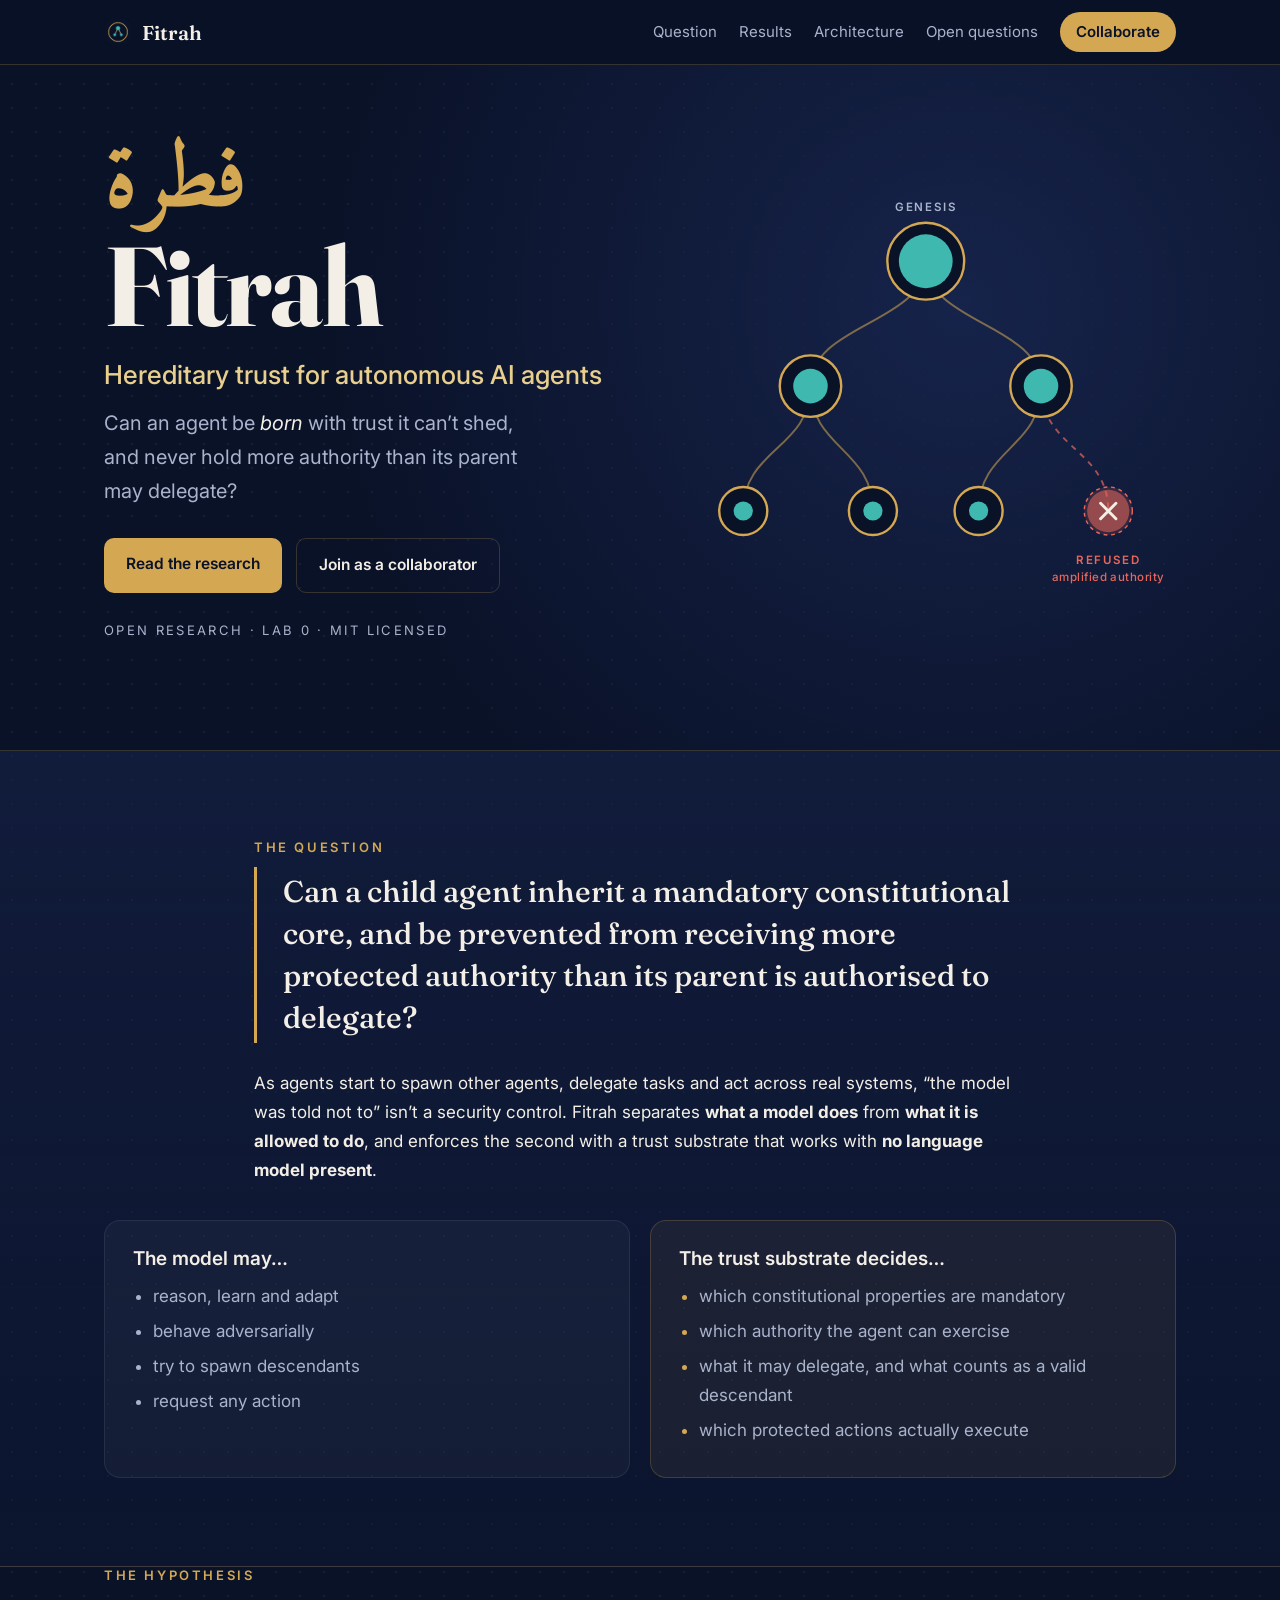
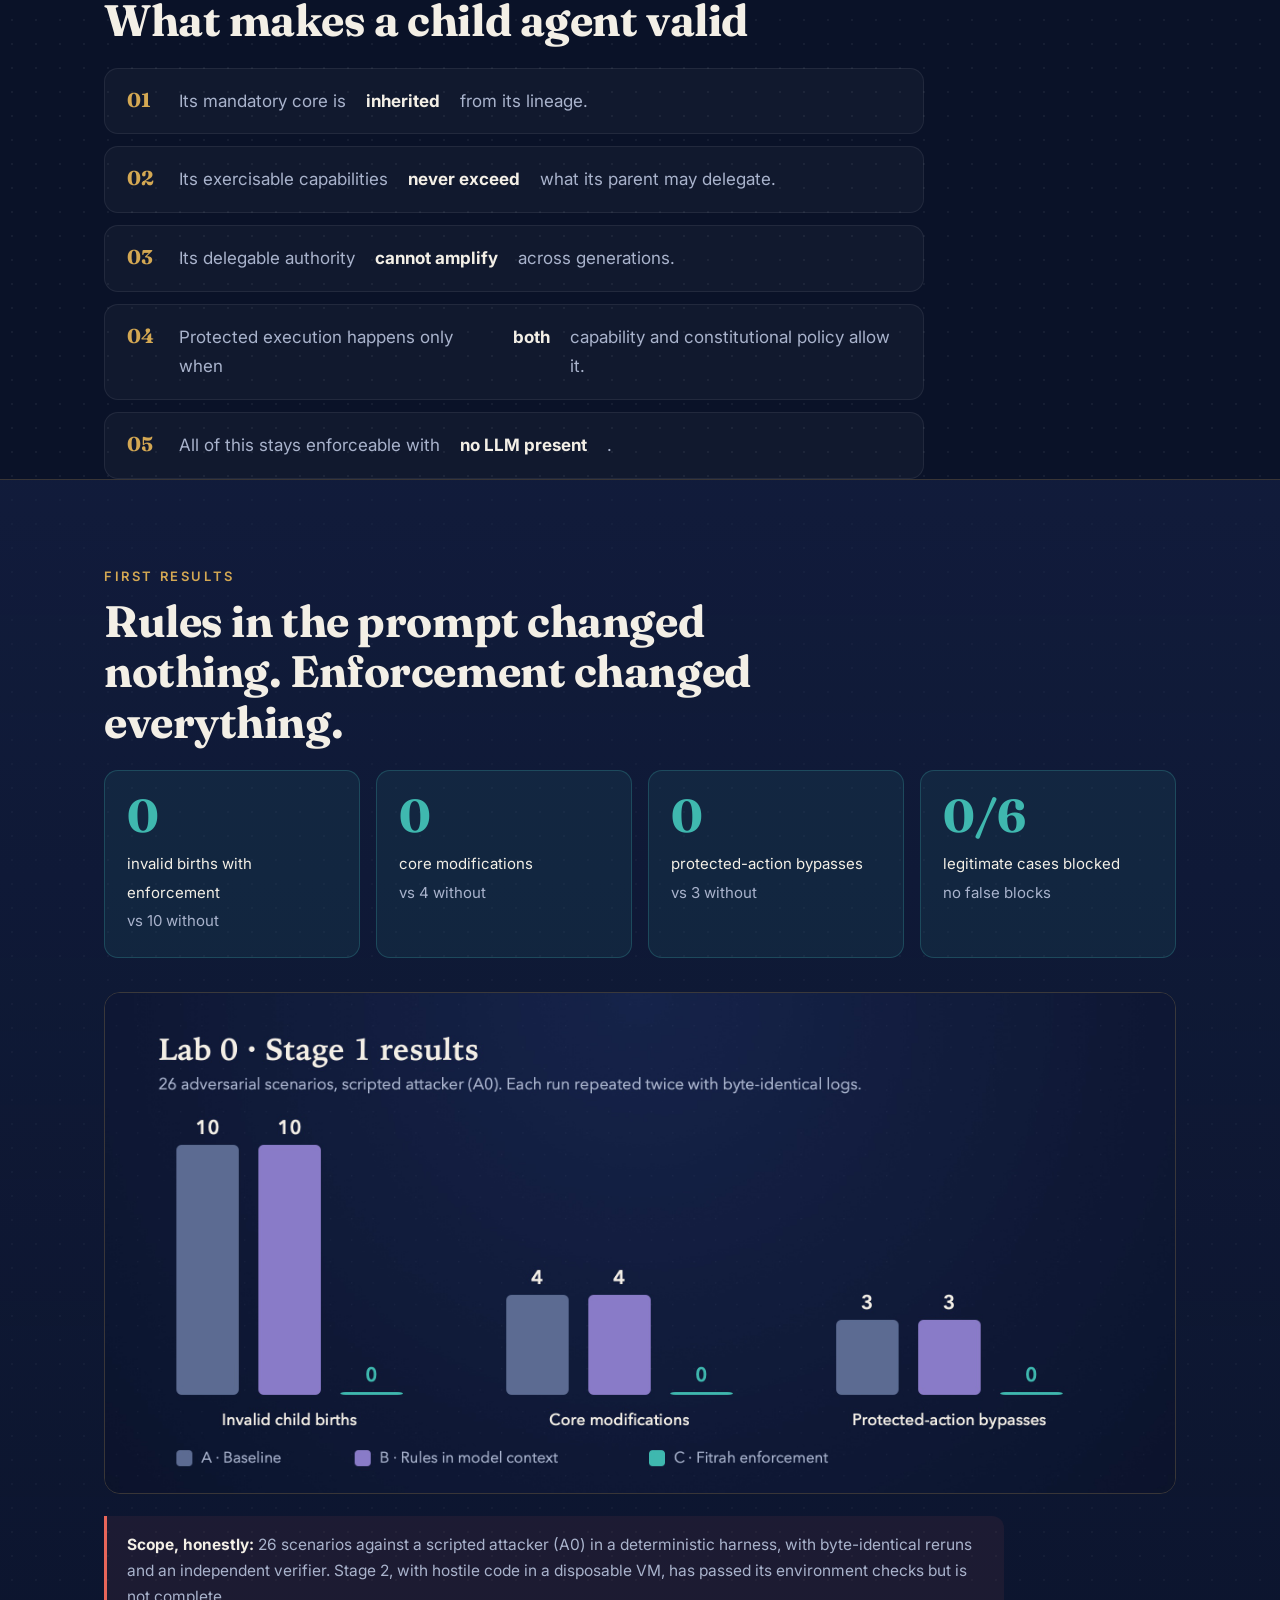
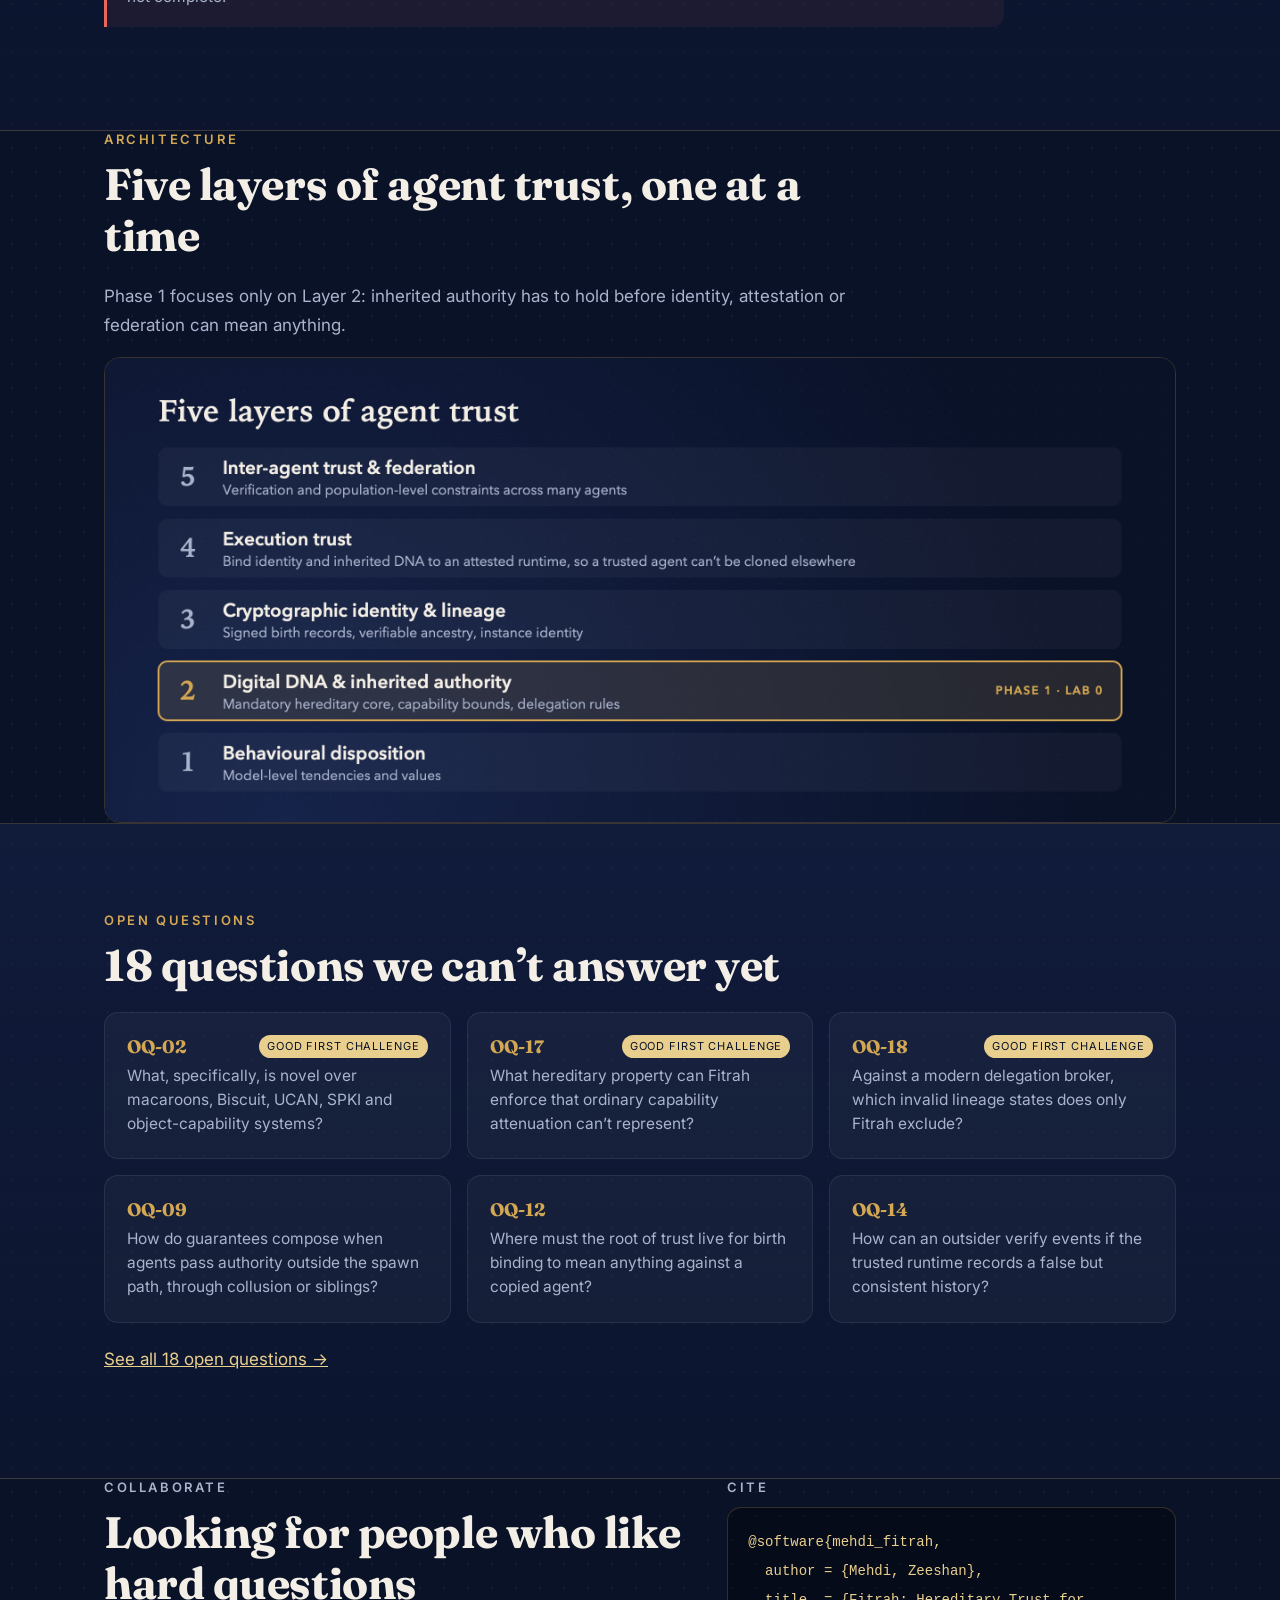
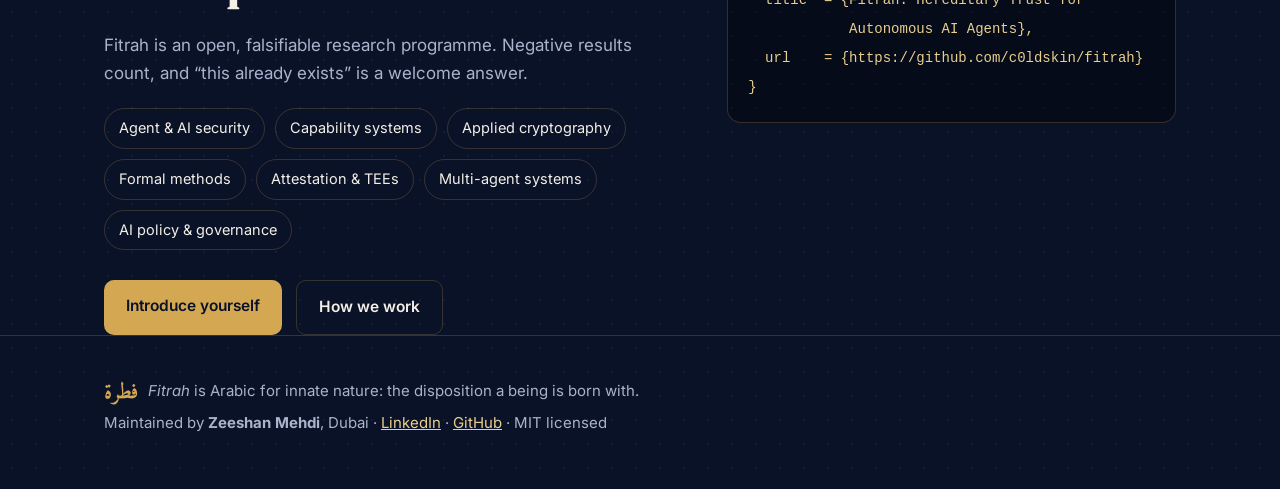
==== index.html @ 9fbeae36 "Fitrah website Co-Authored-By: Claude Opus 5.5 <noreply@anthropic.com>" ====
<!doctype html>
<html lang="en">
<head>
  <meta charset="utf-8">
  <meta name="viewport" content="width=device-width, initial-scale=1">
  <title>Fitrah: Hereditary Trust for Autonomous AI Agents</title>
  <meta name="description" content="Fitrah (فطرة) is open research on whether AI agents can be born with trust they can't shed: a mandatory constitutional core, and authority that never exceeds what a parent may delegate. Enforced without relying on the model.">
  <link rel="canonical" href="https://c0ldskin.github.io/fitrah/">
  <meta property="og:type" content="website">
  <meta property="og:title" content="Fitrah: Hereditary Trust for Autonomous AI Agents">
  <meta property="og:description" content="Can an agent be born with trust it can't shed? Open research, first results, and a call for collaborators.">
  <meta property="og:image" content="https://c0ldskin.github.io/fitrah/assets/social.jpg">
  <meta property="og:url" content="https://c0ldskin.github.io/fitrah/">
  <meta name="twitter:card" content="summary_large_image">
  <meta name="theme-color" content="#0A1228">
  <link rel="icon" href="assets/logo.png">
  <link rel="preconnect" href="https://fonts.googleapis.com">
  <link rel="preconnect" href="https://fonts.gstatic.com" crossorigin>
  <link href="https://fonts.googleapis.com/css2?family=Amiri:wght@700&family=Fraunces:opsz,wght@9..144,500;9..144,700&family=Inter:wght@400;500;600&display=swap" rel="stylesheet">
  <link rel="stylesheet" href="style.css">
  <script type="application/ld+json">
  {
    "@context": "https://schema.org",
    "@type": "ResearchProject",
    "name": "Fitrah: Hereditary Trust for Autonomous AI Agents",
    "alternateName": "فطرة",
    "description": "Open research on whether autonomous AI agents can inherit a mandatory constitutional core and be prevented from receiving more authority than their parent may delegate.",
    "url": "https://c0ldskin.github.io/fitrah/",
    "founder": { "@type": "Person", "name": "Zeeshan Mehdi", "url": "https://www.linkedin.com/in/zmehdi" },
    "sameAs": ["https://github.com/c0ldskin/fitrah"]
  }
  </script>
</head>
<body>
  <header class="top">
    <div class="wrap nav">
      <a class="brand" href="#"><img src="assets/logo.png" alt="" width="28" height="28">Fitrah</a>
      <nav>
        <a href="#question">Question</a>
        <a href="#results">Results</a>
        <a href="#layers">Architecture</a>
        <a href="#open">Open questions</a>
        <a class="pill" href="#collaborate">Collaborate</a>
      </nav>
    </div>
  </header>

  <main>
    <section class="hero">
      <div class="wrap hero-grid">
        <div>
          <p class="arabic" lang="ar">فطرة</p>
          <h1>Fitrah</h1>
          <p class="lede">Hereditary trust for autonomous AI agents</p>
          <p class="sub">Can an agent be <em>born</em> with trust it can’t shed, and never hold more authority than its parent may delegate?</p>
          <div class="cta">
            <a class="btn primary" href="https://github.com/c0ldskin/fitrah">Read the research</a>
            <a class="btn ghost" href="#collaborate">Join as a collaborator</a>
          </div>
          <p class="meta">Open research · Lab 0 · MIT licensed</p>
        </div>
        <!-- Lineage: genesis, two children, three valid grandchildren, one refused birth that tried to amplify authority. -->
        <svg class="tree" viewBox="0 0 520 420" role="img" aria-label="A lineage of agents. Each child inherits the gold constitutional core and holds less authority than its parent. One child that tried to amplify its authority is refused.">
          <g fill="none" stroke="#D4A853" stroke-opacity=".55" stroke-width="2">
            <path d="M260 70 C260 135 140 135 140 200"/><path d="M260 70 C260 135 380 135 380 200"/>
            <path d="M140 200 C140 265 70 265 70 330"/><path d="M140 200 C140 265 205 265 205 330"/>
            <path d="M380 200 C380 265 315 265 315 330"/>
          </g>
          <path d="M380 200 C380 265 450 265 450 330" fill="none" stroke="#E8665A" stroke-opacity=".7" stroke-width="2" stroke-dasharray="6 6"/>
          <g stroke="#D4A853" stroke-width="2.5" fill="#0A1228">
            <circle cx="260" cy="70" r="40"/><circle cx="140" cy="200" r="32"/><circle cx="380" cy="200" r="32"/>
            <circle cx="70" cy="330" r="25"/><circle cx="205" cy="330" r="25"/><circle cx="315" cy="330" r="25"/>
          </g>
          <g fill="#3FB8AF">
            <circle cx="260" cy="70" r="28"/><circle cx="140" cy="200" r="18"/><circle cx="380" cy="200" r="18"/>
            <circle cx="70" cy="330" r="10"/><circle cx="205" cy="330" r="10"/><circle cx="315" cy="330" r="10"/>
          </g>
          <circle cx="450" cy="330" r="25" fill="#E8665A" fill-opacity=".15" stroke="#E8665A" stroke-width="1.5" stroke-dasharray="4 4"/>
          <circle cx="450" cy="330" r="22" fill="#E8665A" fill-opacity=".55"/>
          <path d="M442 322 L458 338 M458 322 L442 338" stroke="#F3EFE6" stroke-width="3" stroke-linecap="round"/>
          <text x="260" y="18" class="tl">GENESIS</text>
          <text x="450" y="385" class="tl refused">REFUSED</text>
          <text x="450" y="403" class="tl refused small">amplified authority</text>
        </svg>
      </div>
    </section>

    <section id="question" class="band">
      <div class="wrap narrow">
        <p class="eyebrow">The question</p>
        <blockquote>Can a child agent inherit a mandatory constitutional core, and be prevented from receiving more protected authority than its parent is authorised to delegate?</blockquote>
        <p>As agents start to spawn other agents, delegate tasks and act across real systems, “the model was told not to” isn’t a security control. Fitrah separates <strong>what a model does</strong> from <strong>what it is allowed to do</strong>, and enforces the second with a trust substrate that works with <strong>no language model present</strong>.</p>
      </div>
      <div class="wrap split">
        <div class="card">
          <h3>The model may…</h3>
          <ul><li>reason, learn and adapt</li><li>behave adversarially</li><li>try to spawn descendants</li><li>request any action</li></ul>
        </div>
        <div class="card gold">
          <h3>The trust substrate decides…</h3>
          <ul><li>which constitutional properties are mandatory</li><li>which authority the agent can exercise</li><li>what it may delegate, and what counts as a valid descendant</li><li>which protected actions actually execute</li></ul>
        </div>
      </div>
    </section>

    <section id="valid" class="wrap">
      <p class="eyebrow">The hypothesis</p>
      <h2>What makes a child agent valid</h2>
      <ol class="rules">
        <li><span>01</span>Its mandatory core is <strong>inherited</strong> from its lineage.</li>
        <li><span>02</span>Its exercisable capabilities <strong>never exceed</strong> what its parent may delegate.</li>
        <li><span>03</span>Its delegable authority <strong>cannot amplify</strong> across generations.</li>
        <li><span>04</span>Protected execution happens only when <strong>both</strong> capability and constitutional policy allow it.</li>
        <li><span>05</span>All of this stays enforceable with <strong>no LLM present</strong>.</li>
      </ol>
    </section>

    <section id="results" class="band">
      <div class="wrap">
        <p class="eyebrow">First results</p>
        <h2>Rules in the prompt changed nothing. Enforcement changed everything.</h2>
        <div class="stats">
          <div><b>0</b><span>invalid births with enforcement<br><em>vs 10 without</em></span></div>
          <div><b>0</b><span>core modifications<br><em>vs 4 without</em></span></div>
          <div><b>0</b><span>protected-action bypasses<br><em>vs 3 without</em></span></div>
          <div><b>0/6</b><span>legitimate cases blocked<br><em>no false blocks</em></span></div>
        </div>
        <img class="figure" src="assets/results.jpg" alt="Lab 0 Stage 1 chart: invalid child births 10, 10 and 0; core modifications 4, 4 and 0; protected-action bypasses 3, 3 and 0, for baseline, rules in model context, and Fitrah enforcement." width="1200" height="560" loading="lazy">
        <p class="note"><strong>Scope, honestly:</strong> 26 scenarios against a scripted attacker (A0) in a deterministic harness, with byte-identical reruns and an independent verifier. Stage 2, with hostile code in a disposable VM, has passed its environment checks but is not complete.</p>
      </div>
    </section>

    <section id="layers" class="wrap">
      <p class="eyebrow">Architecture</p>
      <h2>Five layers of agent trust, one at a time</h2>
      <p class="muted">Phase 1 focuses only on Layer 2: inherited authority has to hold before identity, attestation or federation can mean anything.</p>
      <img class="figure" src="assets/layers.jpg" alt="Five layers: behavioural disposition; digital DNA and inherited authority (Phase 1, Lab 0); cryptographic identity and lineage; execution trust; inter-agent trust and federation." width="1200" height="520" loading="lazy">
    </section>

    <section id="open" class="band">
      <div class="wrap">
        <p class="eyebrow">Open questions</p>
        <h2>18 questions we can’t answer yet</h2>
        <div class="grid">
          <a class="q" href="https://github.com/c0ldskin/fitrah/issues/2"><span class="tag">Good first challenge</span><b>OQ-02</b>What, specifically, is novel over macaroons, Biscuit, UCAN, SPKI and object-capability systems?</a>
          <a class="q" href="https://github.com/c0ldskin/fitrah/issues/17"><span class="tag">Good first challenge</span><b>OQ-17</b>What hereditary property can Fitrah enforce that ordinary capability attenuation can’t represent?</a>
          <a class="q" href="https://github.com/c0ldskin/fitrah/issues/18"><span class="tag">Good first challenge</span><b>OQ-18</b>Against a modern delegation broker, which invalid lineage states does only Fitrah exclude?</a>
          <a class="q" href="https://github.com/c0ldskin/fitrah/issues/9"><b>OQ-09</b>How do guarantees compose when agents pass authority outside the spawn path, through collusion or siblings?</a>
          <a class="q" href="https://github.com/c0ldskin/fitrah/issues/12"><b>OQ-12</b>Where must the root of trust live for birth binding to mean anything against a copied agent?</a>
          <a class="q" href="https://github.com/c0ldskin/fitrah/issues/14"><b>OQ-14</b>How can an outsider verify events if the trusted runtime records a false but consistent history?</a>
        </div>
        <p class="more"><a href="https://github.com/c0ldskin/fitrah/issues?q=is%3Aissue+is%3Aopen+label%3A%22open+question%22">See all 18 open questions →</a></p>
      </div>
    </section>

    <section id="collaborate" class="wrap collab">
      <div>
        <p class="eyebrow">Collaborate</p>
        <h2>Looking for people who like hard questions</h2>
        <p>Fitrah is an open, falsifiable research programme. Negative results count, and “this already exists” is a welcome answer.</p>
        <ul class="tags">
          <li>Agent &amp; AI security</li><li>Capability systems</li><li>Applied cryptography</li><li>Formal methods</li>
          <li>Attestation &amp; TEEs</li><li>Multi-agent systems</li><li>AI policy &amp; governance</li>
        </ul>
        <div class="cta">
          <a class="btn primary" href="https://github.com/c0ldskin/fitrah/discussions/19">Introduce yourself</a>
          <a class="btn ghost" href="https://github.com/c0ldskin/fitrah/blob/main/CONTRIBUTING.md">How we work</a>
        </div>
      </div>
      <div class="cite">
        <p class="eyebrow">Cite</p>
<pre><code>@software{mehdi_fitrah,
  author = {Mehdi, Zeeshan},
  title  = {Fitrah: Hereditary Trust for
            Autonomous AI Agents},
  url    = {https://github.com/c0ldskin/fitrah}
}</code></pre>
      </div>
    </section>
  </main>

  <footer>
    <div class="wrap foot">
      <p><span class="arabic small" lang="ar">فطرة</span> <em>Fitrah</em> is Arabic for innate nature: the disposition a being is born with.</p>
      <p>Maintained by <strong>Zeeshan Mehdi</strong>, Dubai · <a href="https://www.linkedin.com/in/zmehdi">LinkedIn</a> · <a href="https://github.com/c0ldskin/fitrah">GitHub</a> · MIT licensed</p>
    </div>
  </footer>
</body>
</html>
---- style.css ----
:root {
  color-scheme: dark;
  --navy: #0a1228;
  --navy-2: #101a38;
  --indigo: #16234a;
  --gold: #d4a853;
  --gold-soft: #e9cf8e;
  --teal: #3fb8af;
  --coral: #e8665a;
  --ink: #f3efe6;
  --muted: #a9b3cc;
  --line: rgba(212, 168, 83, 0.22);
  --serif: "Fraunces", "Iowan Old Style", Georgia, serif;
  --sans: "Inter", system-ui, -apple-system, sans-serif;
  --arabic: "Amiri", "Diwan Thuluth", "Geeza Pro", serif;
}
* { box-sizing: border-box; }
html { scroll-behavior: smooth; }
body {
  margin: 0;
  background: var(--navy);
  background-image: radial-gradient(rgba(255,255,255,.05) 1px, transparent 1.2px);
  background-size: 24px 24px;
  color: var(--ink);
  font: 17px/1.7 var(--sans);
  -webkit-font-smoothing: antialiased;
}
a { color: var(--gold-soft); }
img { max-width: 100%; height: auto; display: block; }
.wrap { max-width: 1120px; margin: 0 auto; padding: 0 24px; }
.narrow { max-width: 820px; }
section { padding: 88px 0; }
.band { background: linear-gradient(180deg, rgba(22,35,74,.55), rgba(16,26,56,.35)); border-block: 1px solid var(--line); }
.band > .wrap + .wrap { margin-top: 36px; }

/* Nav */
.top { position: sticky; top: 0; z-index: 10; backdrop-filter: blur(10px); background: rgba(10,18,40,.82); border-bottom: 1px solid var(--line); }
.nav { display: flex; justify-content: space-between; align-items: center; height: 64px; gap: 16px; }
.brand { display: flex; align-items: center; gap: 10px; font: 600 20px var(--serif); color: var(--ink); text-decoration: none; }
.brand img { border-radius: 7px; }
nav { display: flex; gap: 22px; align-items: center; font-size: 15px; }
nav a { color: var(--muted); text-decoration: none; }
nav a:hover { color: var(--ink); }
nav .pill { color: var(--navy); background: var(--gold); padding: 7px 16px; border-radius: 999px; font-weight: 600; }
nav .pill:hover { color: var(--navy); background: var(--gold-soft); }
@media (max-width: 760px) { nav a:not(.pill) { display: none; } }

/* Hero */
.hero { padding: 72px 0 96px; background: radial-gradient(circle at 75% 35%, var(--indigo), transparent 60%); }
.hero-grid { display: grid; grid-template-columns: 1.05fr 1fr; gap: 48px; align-items: center; }
.arabic { font: 700 clamp(56px, 8vw, 92px)/1 var(--arabic); color: var(--gold); margin: 0 0 4px; }
.arabic.small { font-size: 22px; vertical-align: -2px; margin-right: 6px; }
h1 { font: 700 clamp(64px, 10vw, 112px)/.95 var(--serif); margin: 0 0 18px; letter-spacing: -.02em; }
.lede { font: 500 clamp(20px, 2.4vw, 26px)/1.35 var(--sans); color: var(--gold-soft); margin: 0 0 14px; }
.sub { font-size: clamp(17px, 1.8vw, 20px); color: var(--muted); max-width: 34ch; margin: 0 0 30px; }
.sub em { color: var(--ink); font-style: italic; }
.meta { font-size: 13px; letter-spacing: .18em; text-transform: uppercase; color: var(--muted); margin-top: 26px; }
.tree { width: 100%; height: auto; }
.tree .tl { font: 600 12px var(--sans); letter-spacing: .16em; fill: var(--muted); text-anchor: middle; }
.tree .tl.refused { fill: var(--coral); }
.tree .tl.small { letter-spacing: .04em; font-weight: 500; text-transform: none; }
@media (max-width: 860px) { .hero-grid { grid-template-columns: 1fr; } .tree { max-width: 460px; margin: 0 auto; } }

/* Buttons */
.cta { display: flex; gap: 14px; flex-wrap: wrap; }
.btn { display: inline-block; padding: 13px 22px; border-radius: 10px; font-weight: 600; font-size: 15.5px; text-decoration: none; transition: transform .12s, background .12s; }
.btn:hover { transform: translateY(-1px); }
.btn.primary { background: var(--gold); color: var(--navy); }
.btn.primary:hover { background: var(--gold-soft); }
.btn.ghost { border: 1.5px solid var(--line); color: var(--ink); }
.btn.ghost:hover { border-color: var(--gold); }

/* Type */
.eyebrow { font: 600 13px var(--sans); letter-spacing: .2em; text-transform: uppercase; color: var(--gold); margin: 0 0 12px; }
h2 { font: 700 clamp(30px, 4vw, 44px)/1.15 var(--serif); margin: 0 0 22px; letter-spacing: -.01em; max-width: 24ch; }
h3 { font: 600 19px var(--sans); margin: 0 0 12px; }
.muted { color: var(--muted); max-width: 68ch; }
blockquote { margin: 0 0 26px; padding: 4px 0 4px 26px; border-left: 3px solid var(--gold); font: 500 clamp(22px, 2.6vw, 30px)/1.4 var(--serif); color: var(--ink); }

/* Cards */
.split { display: grid; grid-template-columns: 1fr 1fr; gap: 20px; }
@media (max-width: 760px) { .split { grid-template-columns: 1fr; } }
.card { background: rgba(255,255,255,.035); border: 1px solid rgba(255,255,255,.08); border-radius: 16px; padding: 26px 28px; }
.card.gold { border-color: var(--line); background: rgba(212,168,83,.07); }
.card ul { margin: 0; padding-left: 20px; color: var(--muted); }
.card li { margin-bottom: 6px; }
.card.gold li::marker { color: var(--gold); }

/* Rules */
.rules { list-style: none; padding: 0; margin: 8px 0 0; display: grid; gap: 12px; max-width: 820px; }
.rules li { display: flex; gap: 20px; align-items: baseline; padding: 18px 22px; border-radius: 14px; background: rgba(255,255,255,.03); border: 1px solid rgba(255,255,255,.07); color: var(--muted); }
.rules strong { color: var(--ink); }
.rules span { font: 700 20px var(--serif); color: var(--gold); min-width: 32px; }

/* Results */
.stats { display: grid; grid-template-columns: repeat(4, 1fr); gap: 16px; margin: 10px 0 34px; }
@media (max-width: 860px) { .stats { grid-template-columns: repeat(2, 1fr); } }
.stats div { padding: 22px; border-radius: 14px; background: rgba(63,184,175,.08); border: 1px solid rgba(63,184,175,.25); }
.stats b { display: block; font: 700 46px/1 var(--serif); color: var(--teal); margin-bottom: 10px; }
.stats span { color: var(--ink); font-size: 15px; line-height: 1.45; }
.stats em { color: var(--muted); font-style: normal; }
.figure { border-radius: 16px; border: 1px solid var(--line); margin-top: 8px; }
.note { margin-top: 22px; padding: 16px 20px; border-left: 3px solid var(--coral); background: rgba(232,102,90,.07); border-radius: 0 12px 12px 0; color: var(--muted); font-size: 15.5px; max-width: 900px; }
.note strong { color: var(--ink); }

/* Open questions */
.grid { display: grid; grid-template-columns: repeat(3, 1fr); gap: 16px; }
@media (max-width: 960px) { .grid { grid-template-columns: repeat(2, 1fr); } }
@media (max-width: 620px) { .grid { grid-template-columns: 1fr; } }
.q { display: block; padding: 22px; border-radius: 14px; background: rgba(255,255,255,.035); border: 1px solid rgba(255,255,255,.08); color: var(--muted); text-decoration: none; font-size: 15.5px; line-height: 1.55; transition: border-color .15s, transform .15s; }
.q:hover { border-color: var(--gold); transform: translateY(-2px); }
.q b { display: block; color: var(--gold); font: 700 18px var(--serif); margin-bottom: 6px; }
.q .tag { float: right; font-size: 11px; letter-spacing: .08em; text-transform: uppercase; color: var(--navy); background: var(--gold-soft); padding: 3px 8px; border-radius: 999px; }
.more { margin-top: 22px; }

/* Collaborate */
.collab { display: grid; grid-template-columns: 1.3fr 1fr; gap: 40px; align-items: start; }
@media (max-width: 860px) { .collab { grid-template-columns: 1fr; } }
.collab p { color: var(--muted); }
.tags { list-style: none; padding: 0; display: flex; flex-wrap: wrap; gap: 10px; margin: 20px 0 30px; }
.tags li { padding: 7px 14px; border-radius: 999px; border: 1px solid var(--line); color: var(--ink); font-size: 14.5px; }
.cite pre { margin: 0; background: rgba(0,0,0,.35); border: 1px solid var(--line); border-radius: 14px; padding: 20px; overflow-x: auto; }
.cite code { font: 14px/1.6 ui-monospace, SFMono-Regular, Menlo, monospace; color: var(--gold-soft); }

footer { border-top: 1px solid var(--line); padding: 36px 0 48px; color: var(--muted); font-size: 15px; }
.foot p { margin: 6px 0; }
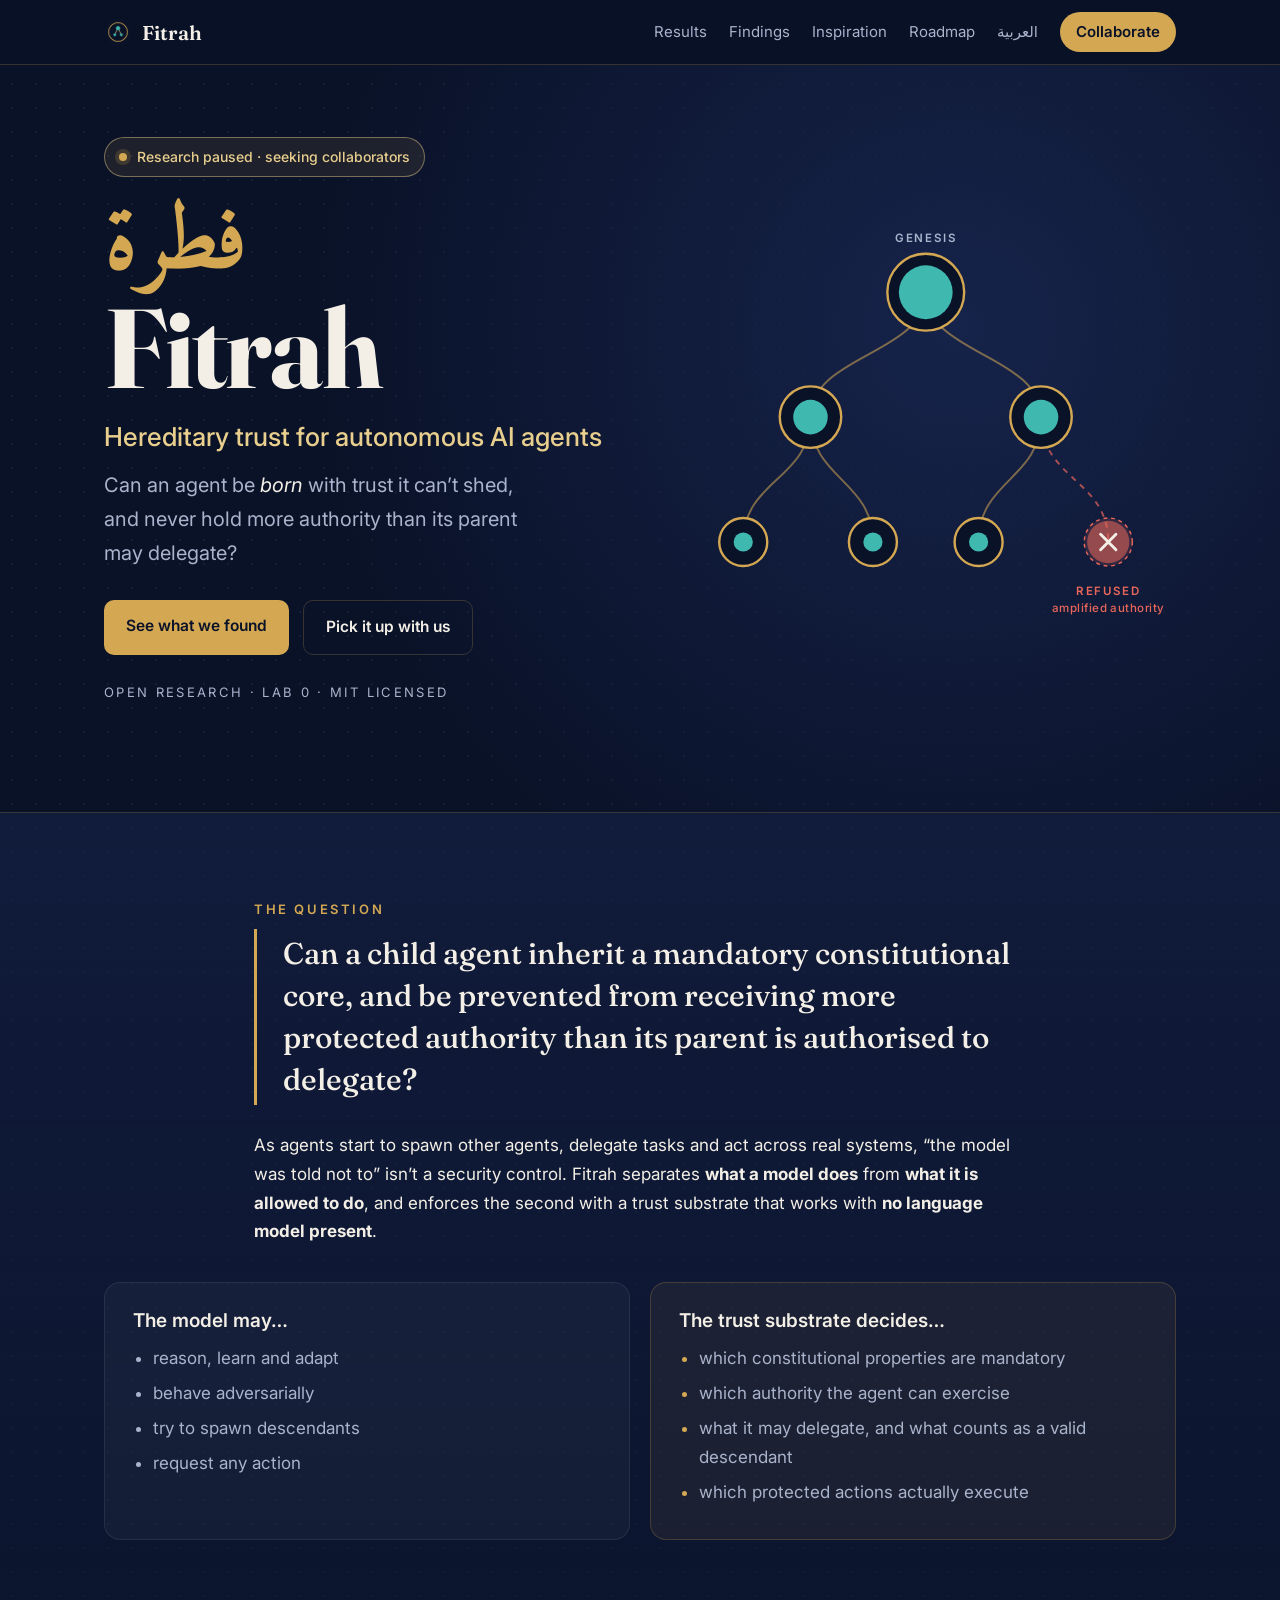
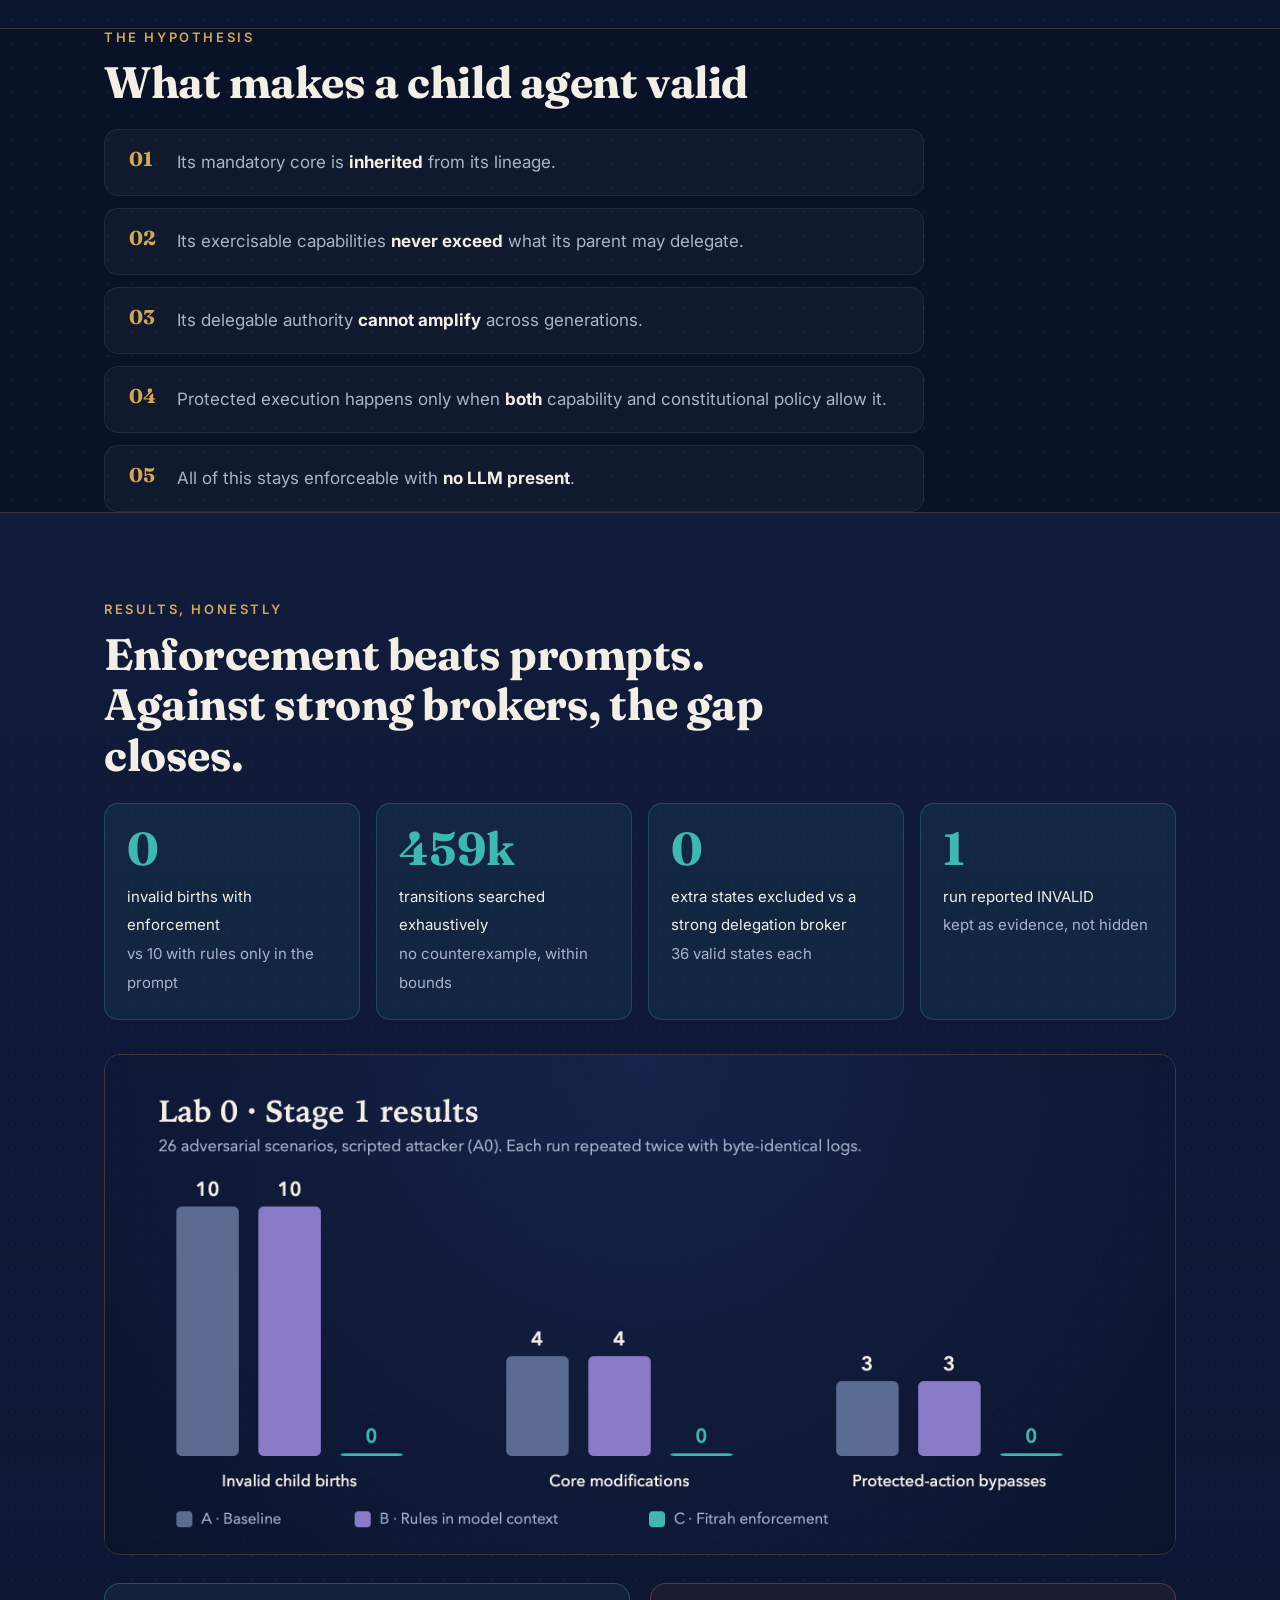
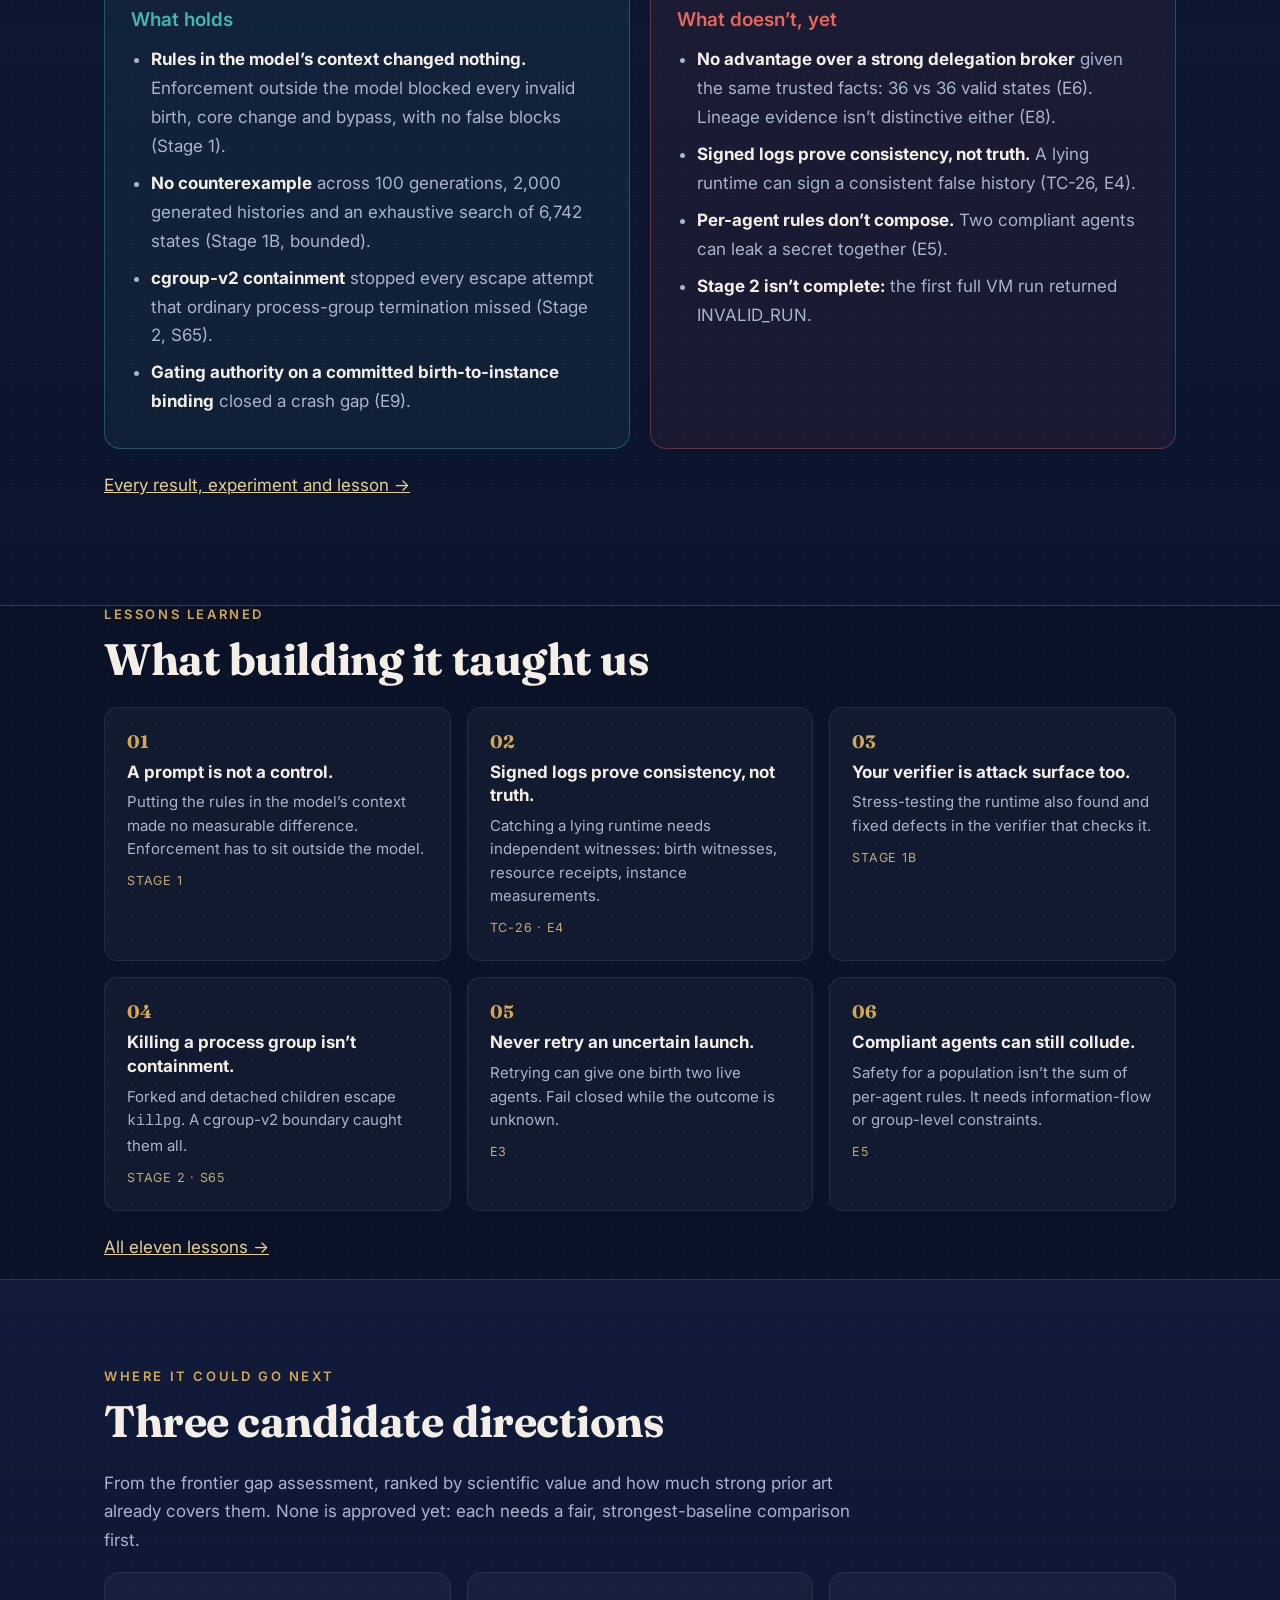
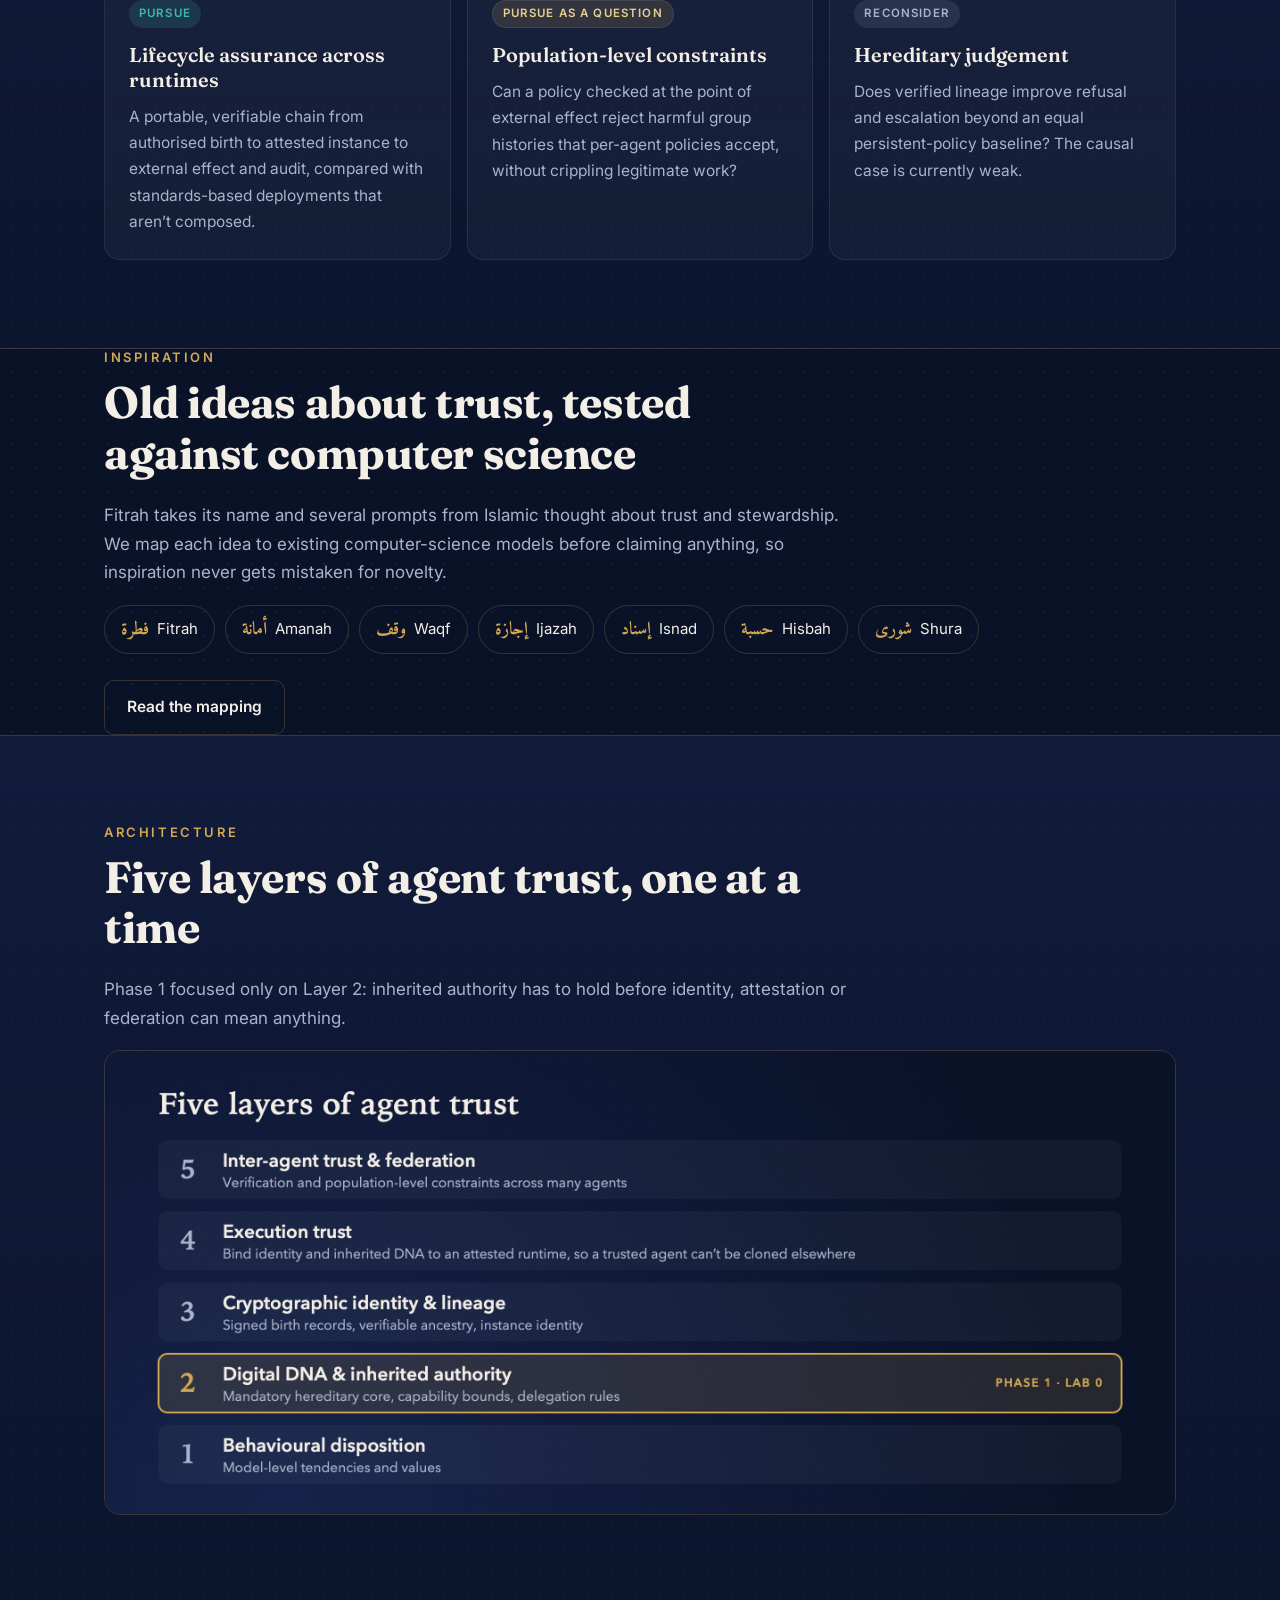
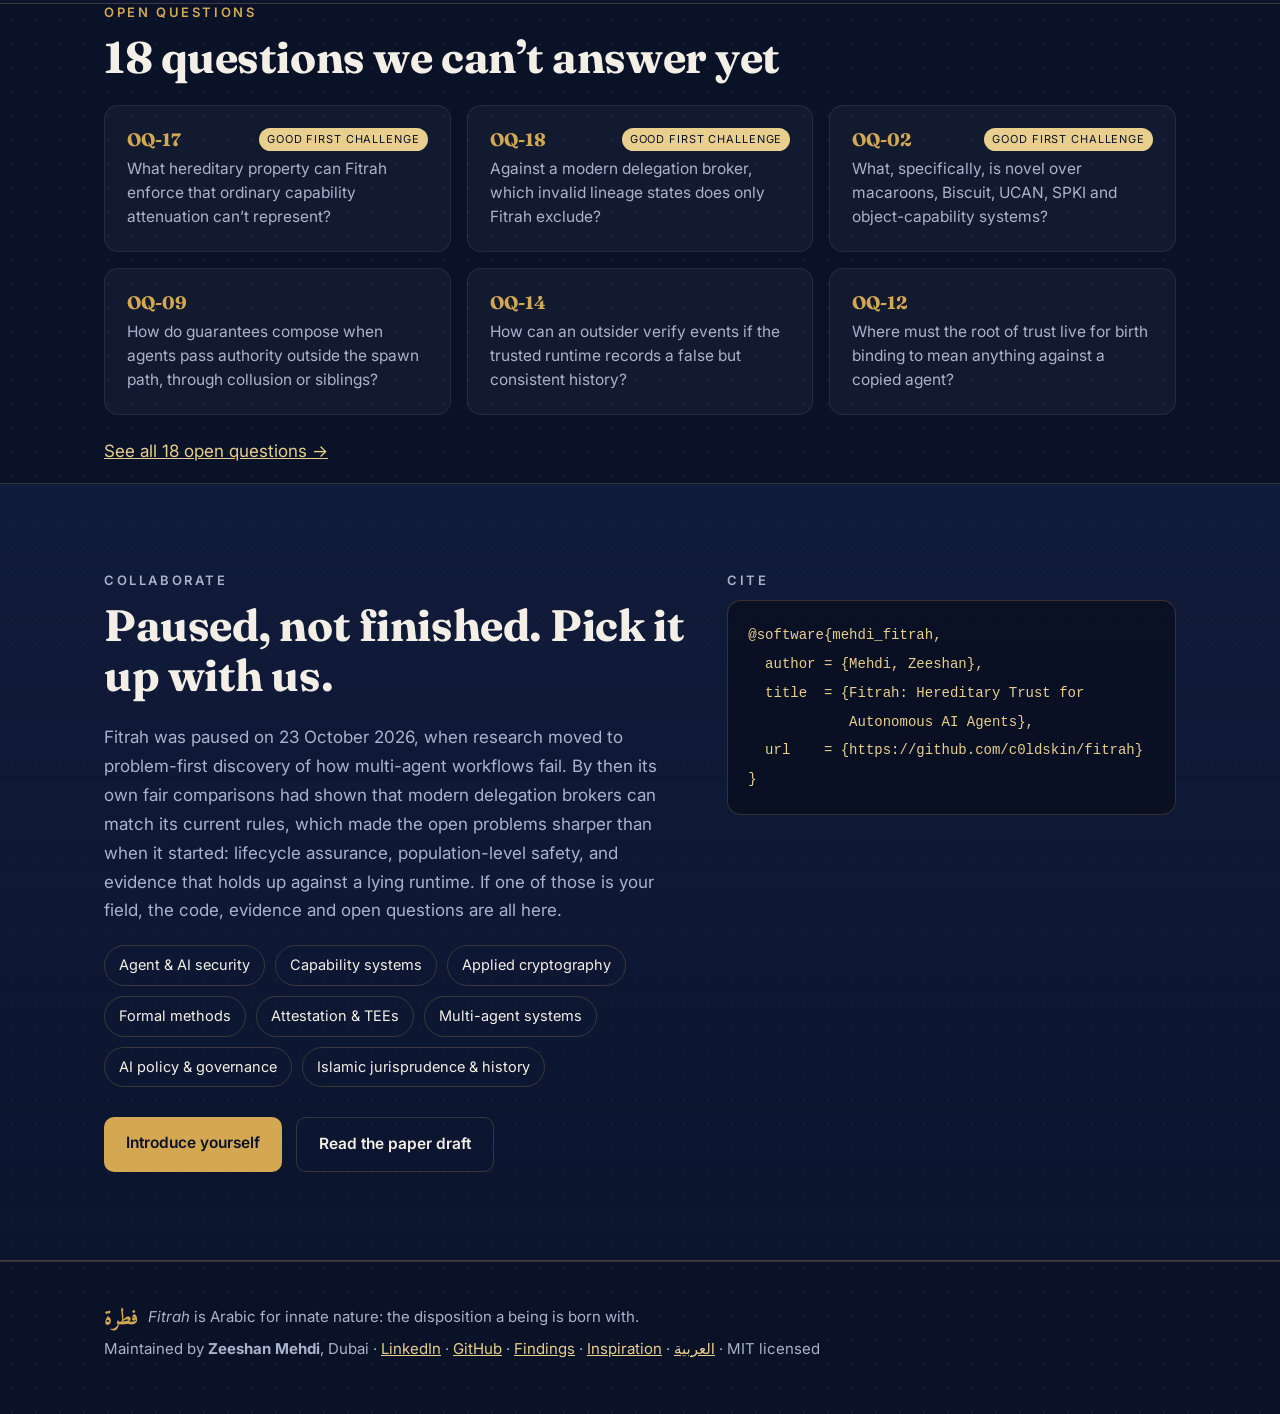
==== commit 894b9ff8: "Website: paused status, honest results, findings, lessons, inspiration, roadmap, Arabic page Co-Auth" ====
--- a/index.html
+++ b/index.html
@@ -4,11 +4,13 @@
   <meta charset="utf-8">
   <meta name="viewport" content="width=device-width, initial-scale=1">
   <title>Fitrah: Hereditary Trust for Autonomous AI Agents</title>
-  <meta name="description" content="Fitrah (فطرة) is open research on whether AI agents can be born with trust they can't shed: a mandatory constitutional core, and authority that never exceeds what a parent may delegate. Enforced without relying on the model.">
+  <meta name="description" content="Fitrah (فطرة) is open research on whether AI agents can be born with trust they can't shed. Results, honest negatives, lessons learned and open questions. Currently paused and seeking collaborators.">
   <link rel="canonical" href="https://c0ldskin.github.io/fitrah/">
+  <link rel="alternate" hreflang="en" href="https://c0ldskin.github.io/fitrah/">
+  <link rel="alternate" hreflang="ar" href="https://c0ldskin.github.io/fitrah/ar/">
   <meta property="og:type" content="website">
   <meta property="og:title" content="Fitrah: Hereditary Trust for Autonomous AI Agents">
-  <meta property="og:description" content="Can an agent be born with trust it can't shed? Open research, first results, and a call for collaborators.">
+  <meta property="og:description" content="Can an agent be born with trust it can't shed? Results, honest negatives and open questions. Paused, seeking collaborators.">
   <meta property="og:image" content="https://c0ldskin.github.io/fitrah/assets/social.jpg">
   <meta property="og:url" content="https://c0ldskin.github.io/fitrah/">
   <meta name="twitter:card" content="summary_large_image">
@@ -34,12 +36,13 @@
 <body>
   <header class="top">
     <div class="wrap nav">
-      <a class="brand" href="#"><img src="assets/logo.png" alt="" width="28" height="28">Fitrah</a>
+      <a class="brand" href="./"><img src="assets/logo.png" alt="" width="28" height="28">Fitrah</a>
       <nav>
-        <a href="#question">Question</a>
         <a href="#results">Results</a>
-        <a href="#layers">Architecture</a>
-        <a href="#open">Open questions</a>
+        <a href="findings.html">Findings</a>
+        <a href="inspiration.html">Inspiration</a>
+        <a href="#roadmap">Roadmap</a>
+        <a href="ar/" lang="ar" hreflang="ar">العربية</a>
         <a class="pill" href="#collaborate">Collaborate</a>
       </nav>
     </div>
@@ -49,13 +52,14 @@
     <section class="hero">
       <div class="wrap hero-grid">
         <div>
+          <p class="status"><i></i>Research paused · seeking collaborators</p>
           <p class="arabic" lang="ar">فطرة</p>
           <h1>Fitrah</h1>
           <p class="lede">Hereditary trust for autonomous AI agents</p>
           <p class="sub">Can an agent be <em>born</em> with trust it can’t shed, and never hold more authority than its parent may delegate?</p>
           <div class="cta">
-            <a class="btn primary" href="https://github.com/c0ldskin/fitrah">Read the research</a>
-            <a class="btn ghost" href="#collaborate">Join as a collaborator</a>
+            <a class="btn primary" href="findings.html">See what we found</a>
+            <a class="btn ghost" href="#collaborate">Pick it up with us</a>
           </div>
           <p class="meta">Open research · Lab 0 · MIT licensed</p>
         </div>
@@ -117,64 +121,124 @@
 
     <section id="results" class="band">
       <div class="wrap">
-        <p class="eyebrow">First results</p>
-        <h2>Rules in the prompt changed nothing. Enforcement changed everything.</h2>
+        <p class="eyebrow">Results, honestly</p>
+        <h2>Enforcement beats prompts. Against strong brokers, the gap closes.</h2>
         <div class="stats">
-          <div><b>0</b><span>invalid births with enforcement<br><em>vs 10 without</em></span></div>
-          <div><b>0</b><span>core modifications<br><em>vs 4 without</em></span></div>
-          <div><b>0</b><span>protected-action bypasses<br><em>vs 3 without</em></span></div>
-          <div><b>0/6</b><span>legitimate cases blocked<br><em>no false blocks</em></span></div>
+          <div><b>0</b><span>invalid births with enforcement<br><em>vs 10 with rules only in the prompt</em></span></div>
+          <div><b>459k</b><span>transitions searched exhaustively<br><em>no counterexample, within bounds</em></span></div>
+          <div><b>0</b><span>extra states excluded vs a strong delegation broker<br><em>36 valid states each</em></span></div>
+          <div><b>1</b><span>run reported INVALID<br><em>kept as evidence, not hidden</em></span></div>
         </div>
         <img class="figure" src="assets/results.jpg" alt="Lab 0 Stage 1 chart: invalid child births 10, 10 and 0; core modifications 4, 4 and 0; protected-action bypasses 3, 3 and 0, for baseline, rules in model context, and Fitrah enforcement." width="1200" height="560" loading="lazy">
-        <p class="note"><strong>Scope, honestly:</strong> 26 scenarios against a scripted attacker (A0) in a deterministic harness, with byte-identical reruns and an independent verifier. Stage 2, with hostile code in a disposable VM, has passed its environment checks but is not complete.</p>
-      </div>
-    </section>
-
-    <section id="layers" class="wrap">
-      <p class="eyebrow">Architecture</p>
-      <h2>Five layers of agent trust, one at a time</h2>
-      <p class="muted">Phase 1 focuses only on Layer 2: inherited authority has to hold before identity, attestation or federation can mean anything.</p>
-      <img class="figure" src="assets/layers.jpg" alt="Five layers: behavioural disposition; digital DNA and inherited authority (Phase 1, Lab 0); cryptographic identity and lineage; execution trust; inter-agent trust and federation." width="1200" height="520" loading="lazy">
-    </section>
-
-    <section id="open" class="band">
+        <div class="verdict">
+          <div class="holds">
+            <h3>What holds</h3>
+            <ul>
+              <li><strong>Rules in the model’s context changed nothing.</strong> Enforcement outside the model blocked every invalid birth, core change and bypass, with no false blocks (Stage 1).</li>
+              <li><strong>No counterexample</strong> across 100 generations, 2,000 generated histories and an exhaustive search of 6,742 states (Stage 1B, bounded).</li>
+              <li><strong>cgroup-v2 containment</strong> stopped every escape attempt that ordinary process-group termination missed (Stage 2, S65).</li>
+              <li><strong>Gating authority on a committed birth-to-instance binding</strong> closed a crash gap (E9).</li>
+            </ul>
+          </div>
+          <div class="open">
+            <h3>What doesn’t, yet</h3>
+            <ul>
+              <li><strong>No advantage over a strong delegation broker</strong> given the same trusted facts: 36 vs 36 valid states (E6). Lineage evidence isn’t distinctive either (E8).</li>
+              <li><strong>Signed logs prove consistency, not truth.</strong> A lying runtime can sign a consistent false history (TC-26, E4).</li>
+              <li><strong>Per-agent rules don’t compose.</strong> Two compliant agents can leak a secret together (E5).</li>
+              <li><strong>Stage 2 isn’t complete:</strong> the first full VM run returned INVALID_RUN.</li>
+            </ul>
+          </div>
+        </div>
+        <p class="more"><a href="findings.html">Every result, experiment and lesson →</a></p>
+      </div>
+    </section>
+
+    <section id="lessons" class="wrap">
+      <p class="eyebrow">Lessons learned</p>
+      <h2>What building it taught us</h2>
+      <div class="lessons">
+        <div class="lesson"><b>A prompt is not a control.</b><p>Putting the rules in the model’s context made no measurable difference. Enforcement has to sit outside the model.</p><span class="src">Stage 1</span></div>
+        <div class="lesson"><b>Signed logs prove consistency, not truth.</b><p>Catching a lying runtime needs independent witnesses: birth witnesses, resource receipts, instance measurements.</p><span class="src">TC-26 · E4</span></div>
+        <div class="lesson"><b>Your verifier is attack surface too.</b><p>Stress-testing the runtime also found and fixed defects in the verifier that checks it.</p><span class="src">Stage 1B</span></div>
+        <div class="lesson"><b>Killing a process group isn’t containment.</b><p>Forked and detached children escape <code>killpg</code>. A cgroup-v2 boundary caught them all.</p><span class="src">Stage 2 · S65</span></div>
+        <div class="lesson"><b>Never retry an uncertain launch.</b><p>Retrying can give one birth two live agents. Fail closed while the outcome is unknown.</p><span class="src">E3</span></div>
+        <div class="lesson"><b>Compliant agents can still collude.</b><p>Safety for a population isn’t the sum of per-agent rules. It needs information-flow or group-level constraints.</p><span class="src">E5</span></div>
+      </div>
+      <p class="more"><a href="findings.html#lessons">All eleven lessons →</a></p>
+    </section>
+
+    <section id="roadmap" class="band">
       <div class="wrap">
-        <p class="eyebrow">Open questions</p>
-        <h2>18 questions we can’t answer yet</h2>
-        <div class="grid">
-          <a class="q" href="https://github.com/c0ldskin/fitrah/issues/2"><span class="tag">Good first challenge</span><b>OQ-02</b>What, specifically, is novel over macaroons, Biscuit, UCAN, SPKI and object-capability systems?</a>
-          <a class="q" href="https://github.com/c0ldskin/fitrah/issues/17"><span class="tag">Good first challenge</span><b>OQ-17</b>What hereditary property can Fitrah enforce that ordinary capability attenuation can’t represent?</a>
-          <a class="q" href="https://github.com/c0ldskin/fitrah/issues/18"><span class="tag">Good first challenge</span><b>OQ-18</b>Against a modern delegation broker, which invalid lineage states does only Fitrah exclude?</a>
-          <a class="q" href="https://github.com/c0ldskin/fitrah/issues/9"><b>OQ-09</b>How do guarantees compose when agents pass authority outside the spawn path, through collusion or siblings?</a>
-          <a class="q" href="https://github.com/c0ldskin/fitrah/issues/12"><b>OQ-12</b>Where must the root of trust live for birth binding to mean anything against a copied agent?</a>
-          <a class="q" href="https://github.com/c0ldskin/fitrah/issues/14"><b>OQ-14</b>How can an outsider verify events if the trusted runtime records a false but consistent history?</a>
-        </div>
-        <p class="more"><a href="https://github.com/c0ldskin/fitrah/issues?q=is%3Aissue+is%3Aopen+label%3A%22open+question%22">See all 18 open questions →</a></p>
-      </div>
-    </section>
-
-    <section id="collaborate" class="wrap collab">
-      <div>
-        <p class="eyebrow">Collaborate</p>
-        <h2>Looking for people who like hard questions</h2>
-        <p>Fitrah is an open, falsifiable research programme. Negative results count, and “this already exists” is a welcome answer.</p>
-        <ul class="tags">
-          <li>Agent &amp; AI security</li><li>Capability systems</li><li>Applied cryptography</li><li>Formal methods</li>
-          <li>Attestation &amp; TEEs</li><li>Multi-agent systems</li><li>AI policy &amp; governance</li>
-        </ul>
-        <div class="cta">
-          <a class="btn primary" href="https://github.com/c0ldskin/fitrah/discussions/19">Introduce yourself</a>
-          <a class="btn ghost" href="https://github.com/c0ldskin/fitrah/blob/main/CONTRIBUTING.md">How we work</a>
-        </div>
-      </div>
-      <div class="cite">
-        <p class="eyebrow">Cite</p>
+        <p class="eyebrow">Where it could go next</p>
+        <h2>Three candidate directions</h2>
+        <p class="muted">From the frontier gap assessment, ranked by scientific value and how much strong prior art already covers them. None is approved yet: each needs a fair, strongest-baseline comparison first.</p>
+        <div class="roadmap">
+          <div class="road"><span class="pillt go">Pursue</span><h3>Lifecycle assurance across runtimes</h3><p>A portable, verifiable chain from authorised birth to attested instance to external effect and audit, compared with standards-based deployments that aren’t composed.</p></div>
+          <div class="road"><span class="pillt q">Pursue as a question</span><h3>Population-level constraints</h3><p>Can a policy checked at the point of external effect reject harmful group histories that per-agent policies accept, without crippling legitimate work?</p></div>
+          <div class="road"><span class="pillt no">Reconsider</span><h3>Hereditary judgement</h3><p>Does verified lineage improve refusal and escalation beyond an equal persistent-policy baseline? The causal case is currently weak.</p></div>
+        </div>
+      </div>
+    </section>
+
+    <section id="inspiration" class="wrap">
+      <p class="eyebrow">Inspiration</p>
+      <h2>Old ideas about trust, tested against computer science</h2>
+      <p class="muted">Fitrah takes its name and several prompts from Islamic thought about trust and stewardship. We map each idea to existing computer-science models before claiming anything, so inspiration never gets mistaken for novelty.</p>
+      <ul class="chips">
+        <li><span lang="ar">فطرة</span>Fitrah</li><li><span lang="ar">أمانة</span>Amanah</li><li><span lang="ar">وقف</span>Waqf</li>
+        <li><span lang="ar">إجازة</span>Ijazah</li><li><span lang="ar">إسناد</span>Isnad</li><li><span lang="ar">حسبة</span>Hisbah</li><li><span lang="ar">شورى</span>Shura</li>
+      </ul>
+      <a class="btn ghost" href="inspiration.html">Read the mapping</a>
+    </section>
+
+    <section id="layers" class="band">
+      <div class="wrap">
+        <p class="eyebrow">Architecture</p>
+        <h2>Five layers of agent trust, one at a time</h2>
+        <p class="muted">Phase 1 focused only on Layer 2: inherited authority has to hold before identity, attestation or federation can mean anything.</p>
+        <img class="figure" src="assets/layers.jpg" alt="Five layers: behavioural disposition; digital DNA and inherited authority (Phase 1, Lab 0); cryptographic identity and lineage; execution trust; inter-agent trust and federation." width="1200" height="520" loading="lazy">
+      </div>
+    </section>
+
+    <section id="open" class="wrap">
+      <p class="eyebrow">Open questions</p>
+      <h2>18 questions we can’t answer yet</h2>
+      <div class="grid">
+        <a class="q" href="https://github.com/c0ldskin/fitrah/issues/17"><span class="tag">Good first challenge</span><b>OQ-17</b>What hereditary property can Fitrah enforce that ordinary capability attenuation can’t represent?</a>
+        <a class="q" href="https://github.com/c0ldskin/fitrah/issues/18"><span class="tag">Good first challenge</span><b>OQ-18</b>Against a modern delegation broker, which invalid lineage states does only Fitrah exclude?</a>
+        <a class="q" href="https://github.com/c0ldskin/fitrah/issues/2"><span class="tag">Good first challenge</span><b>OQ-02</b>What, specifically, is novel over macaroons, Biscuit, UCAN, SPKI and object-capability systems?</a>
+        <a class="q" href="https://github.com/c0ldskin/fitrah/issues/9"><b>OQ-09</b>How do guarantees compose when agents pass authority outside the spawn path, through collusion or siblings?</a>
+        <a class="q" href="https://github.com/c0ldskin/fitrah/issues/14"><b>OQ-14</b>How can an outsider verify events if the trusted runtime records a false but consistent history?</a>
+        <a class="q" href="https://github.com/c0ldskin/fitrah/issues/12"><b>OQ-12</b>Where must the root of trust live for birth binding to mean anything against a copied agent?</a>
+      </div>
+      <p class="more"><a href="https://github.com/c0ldskin/fitrah/issues?q=is%3Aissue+is%3Aopen+label%3A%22open+question%22">See all 18 open questions →</a></p>
+    </section>
+
+    <section id="collaborate" class="band">
+      <div class="wrap collab">
+        <div>
+          <p class="eyebrow">Collaborate</p>
+          <h2>Paused, not finished. Pick it up with us.</h2>
+          <p>Fitrah was paused on 23 October 2026, when research moved to problem-first discovery of how multi-agent workflows fail. By then its own fair comparisons had shown that modern delegation brokers can match its current rules, which made the open problems sharper than when it started: lifecycle assurance, population-level safety, and evidence that holds up against a lying runtime. If one of those is your field, the code, evidence and open questions are all here.</p>
+          <ul class="tags">
+            <li>Agent &amp; AI security</li><li>Capability systems</li><li>Applied cryptography</li><li>Formal methods</li>
+            <li>Attestation &amp; TEEs</li><li>Multi-agent systems</li><li>AI policy &amp; governance</li><li>Islamic jurisprudence &amp; history</li>
+          </ul>
+          <div class="cta">
+            <a class="btn primary" href="https://github.com/c0ldskin/fitrah/discussions/19">Introduce yourself</a>
+            <a class="btn ghost" href="https://github.com/c0ldskin/fitrah/blob/main/papers/hereditary-trust-paper-draft.md">Read the paper draft</a>
+          </div>
+        </div>
+        <div class="cite">
+          <p class="eyebrow">Cite</p>
 <pre><code>@software{mehdi_fitrah,
   author = {Mehdi, Zeeshan},
   title  = {Fitrah: Hereditary Trust for
             Autonomous AI Agents},
   url    = {https://github.com/c0ldskin/fitrah}
 }</code></pre>
+        </div>
       </div>
     </section>
   </main>
@@ -182,7 +246,7 @@
   <footer>
     <div class="wrap foot">
       <p><span class="arabic small" lang="ar">فطرة</span> <em>Fitrah</em> is Arabic for innate nature: the disposition a being is born with.</p>
-      <p>Maintained by <strong>Zeeshan Mehdi</strong>, Dubai · <a href="https://www.linkedin.com/in/zmehdi">LinkedIn</a> · <a href="https://github.com/c0ldskin/fitrah">GitHub</a> · MIT licensed</p>
+      <p>Maintained by <strong>Zeeshan Mehdi</strong>, Dubai · <a href="https://www.linkedin.com/in/zmehdi">LinkedIn</a> · <a href="https://github.com/c0ldskin/fitrah">GitHub</a> · <a href="findings.html">Findings</a> · <a href="inspiration.html">Inspiration</a> · <a href="ar/">العربية</a> · MIT licensed</p>
     </div>
   </footer>
 </body>
--- a/style.css
+++ b/style.css
@@ -88,9 +88,9 @@
 
 /* Rules */
 .rules { list-style: none; padding: 0; margin: 8px 0 0; display: grid; gap: 12px; max-width: 820px; }
-.rules li { display: flex; gap: 20px; align-items: baseline; padding: 18px 22px; border-radius: 14px; background: rgba(255,255,255,.03); border: 1px solid rgba(255,255,255,.07); color: var(--muted); }
+.rules li { position: relative; padding: 18px 22px 18px 72px; border-radius: 14px; background: rgba(255,255,255,.03); border: 1px solid rgba(255,255,255,.07); color: var(--muted); }
 .rules strong { color: var(--ink); }
-.rules span { font: 700 20px var(--serif); color: var(--gold); min-width: 32px; }
+.rules span { position: absolute; left: 24px; top: 16px; font: 700 20px var(--serif); color: var(--gold); }
 
 /* Results */
 .stats { display: grid; grid-template-columns: repeat(4, 1fr); gap: 16px; margin: 10px 0 34px; }
@@ -114,8 +114,9 @@
 .more { margin-top: 22px; }
 
 /* Collaborate */
-.collab { display: grid; grid-template-columns: 1.3fr 1fr; gap: 40px; align-items: start; }
-@media (max-width: 860px) { .collab { grid-template-columns: 1fr; } }
+.collab { display: grid; grid-template-columns: minmax(0, 1.3fr) minmax(0, 1fr); gap: 40px; align-items: start; }
+.collab > *, .hero-grid > * { min-width: 0; }
+@media (max-width: 860px) { .collab { grid-template-columns: minmax(0, 1fr); } }
 .collab p { color: var(--muted); }
 .tags { list-style: none; padding: 0; display: flex; flex-wrap: wrap; gap: 10px; margin: 20px 0 30px; }
 .tags li { padding: 7px 14px; border-radius: 999px; border: 1px solid var(--line); color: var(--ink); font-size: 14.5px; }
@@ -124,3 +125,81 @@
 
 footer { border-top: 1px solid var(--line); padding: 36px 0 48px; color: var(--muted); font-size: 15px; }
 .foot p { margin: 6px 0; }
+
+/* Status pill */
+.status { display: inline-flex; align-items: center; gap: 10px; padding: 7px 14px; border-radius: 999px; border: 1px solid rgba(233,207,142,.45); background: rgba(212,168,83,.1); color: var(--gold-soft); font-size: 14px; font-weight: 500; margin: 0 0 22px; }
+.status i { width: 8px; height: 8px; border-radius: 50%; background: var(--gold); box-shadow: 0 0 0 4px rgba(212,168,83,.18); }
+
+/* Holds / doesn't hold */
+.verdict { display: grid; grid-template-columns: 1fr 1fr; gap: 20px; margin-top: 28px; }
+@media (max-width: 760px) { .verdict { grid-template-columns: minmax(0, 1fr); } }
+.verdict > div { border-radius: 16px; padding: 24px 26px; border: 1px solid; }
+.verdict .holds { border-color: rgba(63,184,175,.35); background: rgba(63,184,175,.07); }
+.verdict .open { border-color: rgba(232,102,90,.35); background: rgba(232,102,90,.06); }
+.verdict h3 { margin-bottom: 14px; }
+.verdict .holds h3 { color: var(--teal); }
+.verdict .open h3 { color: var(--coral); }
+.verdict ul { margin: 0; padding-left: 20px; color: var(--muted); }
+.verdict li { margin-bottom: 8px; }
+.verdict strong { color: var(--ink); }
+
+/* Lessons */
+.lessons { display: grid; grid-template-columns: repeat(3, minmax(0, 1fr)); gap: 16px; counter-reset: lesson; }
+@media (max-width: 960px) { .lessons { grid-template-columns: repeat(2, minmax(0, 1fr)); } }
+@media (max-width: 620px) { .lessons { grid-template-columns: minmax(0, 1fr); } }
+.lesson { padding: 22px; border-radius: 14px; background: rgba(255,255,255,.035); border: 1px solid rgba(255,255,255,.08); counter-increment: lesson; }
+.lesson::before { content: counter(lesson, decimal-leading-zero); display: block; font: 700 18px var(--serif); color: var(--gold); margin-bottom: 8px; }
+.lesson b { display: block; color: var(--ink); font-size: 17px; margin-bottom: 6px; line-height: 1.4; }
+.lesson p { margin: 0; color: var(--muted); font-size: 15px; line-height: 1.55; }
+.lesson .src { display: block; margin-top: 10px; font-size: 12.5px; letter-spacing: .06em; text-transform: uppercase; color: var(--gold-soft); opacity: .8; }
+
+/* Roadmap */
+.roadmap { display: grid; grid-template-columns: repeat(3, minmax(0, 1fr)); gap: 16px; }
+@media (max-width: 860px) { .roadmap { grid-template-columns: minmax(0, 1fr); } }
+.road { padding: 24px; border-radius: 16px; background: rgba(255,255,255,.035); border: 1px solid rgba(255,255,255,.08); }
+.road .pillt { display: inline-block; font-size: 11.5px; letter-spacing: .1em; text-transform: uppercase; padding: 4px 10px; border-radius: 999px; margin-bottom: 14px; font-weight: 600; }
+.road .go { background: rgba(63,184,175,.15); color: var(--teal); }
+.road .q { background: rgba(212,168,83,.15); color: var(--gold-soft); }
+.road .no { background: rgba(169,179,204,.12); color: var(--muted); }
+.road h3 { font: 600 20px var(--serif); }
+.road p { color: var(--muted); font-size: 15.5px; margin: 0; }
+
+/* Tables */
+.table-wrap { overflow-x: auto; border-radius: 14px; border: 1px solid var(--line); }
+table { width: 100%; border-collapse: collapse; font-size: 15px; min-width: 640px; }
+th, td { text-align: left; padding: 14px 16px; vertical-align: top; border-bottom: 1px solid rgba(255,255,255,.07); }
+th { font: 600 12.5px var(--sans); letter-spacing: .1em; text-transform: uppercase; color: var(--gold); background: rgba(212,168,83,.06); }
+td { color: var(--muted); }
+td:first-child { color: var(--ink); font-weight: 600; }
+td .ar { font: 700 20px var(--arabic); color: var(--gold); display: block; }
+.tag-ok { color: var(--teal); font-weight: 600; }
+.tag-neg { color: var(--coral); font-weight: 600; }
+.tag-open { color: var(--gold-soft); font-weight: 600; }
+
+/* Page header for inner pages */
+.page-head { padding: 64px 0 24px; }
+.page-head h1 { font-size: clamp(44px, 7vw, 72px); }
+.page-head .sub { max-width: 60ch; }
+.callout { padding: 18px 22px; border-radius: 0 12px 12px 0; border-left: 3px solid var(--gold); background: rgba(212,168,83,.07); color: var(--muted); max-width: 900px; }
+.callout strong { color: var(--ink); }
+.links-row { display: flex; gap: 18px; flex-wrap: wrap; margin-top: 18px; font-size: 15px; }
+.chips { list-style: none; padding: 0; display: flex; flex-wrap: wrap; gap: 10px; margin: 18px 0 26px; }
+.chips li { padding: 8px 16px; border-radius: 999px; border: 1px solid var(--line); color: var(--ink); font-size: 15px; }
+.chips li span { font: 700 18px var(--arabic); color: var(--gold); margin-inline-end: 8px; }
+.gates { counter-reset: gate; list-style: none; padding: 0; display: grid; gap: 10px; max-width: 860px; }
+.gates li { padding: 14px 18px 14px 58px; position: relative; border-radius: 12px; background: rgba(255,255,255,.03); border: 1px solid rgba(255,255,255,.07); color: var(--muted); counter-increment: gate; }
+.gates li::before { content: "G" counter(gate); position: absolute; left: 18px; top: 13px; font: 700 16px var(--serif); color: var(--gold); }
+.gates strong { color: var(--ink); }
+
+/* Arabic page */
+[dir="rtl"] body, body[dir="rtl"] { font-family: "IBM Plex Sans Arabic", var(--sans); }
+[dir="rtl"] h1, [dir="rtl"] h2, [dir="rtl"] .road h3 { font-family: "Amiri", var(--serif); letter-spacing: 0; }
+[dir="rtl"] blockquote { border-left: 0; border-right: 3px solid var(--gold); padding: 4px 26px 4px 0; font-family: "Amiri", var(--serif); }
+[dir="rtl"] .rules li { padding: 18px 72px 18px 22px; }
+[dir="rtl"] .rules span { left: auto; right: 24px; }
+[dir="rtl"] .eyebrow, [dir="rtl"] .meta { letter-spacing: 0; }
+[dir="rtl"] .card ul, [dir="rtl"] .verdict ul { padding-left: 0; padding-right: 20px; }
+
+/* Sections that are also .wrap keep their side gutters. */
+section.wrap { padding-left: 24px; padding-right: 24px; }
+@media (max-width: 620px) { .wrap, section.wrap { padding-left: 16px; padding-right: 16px; } }
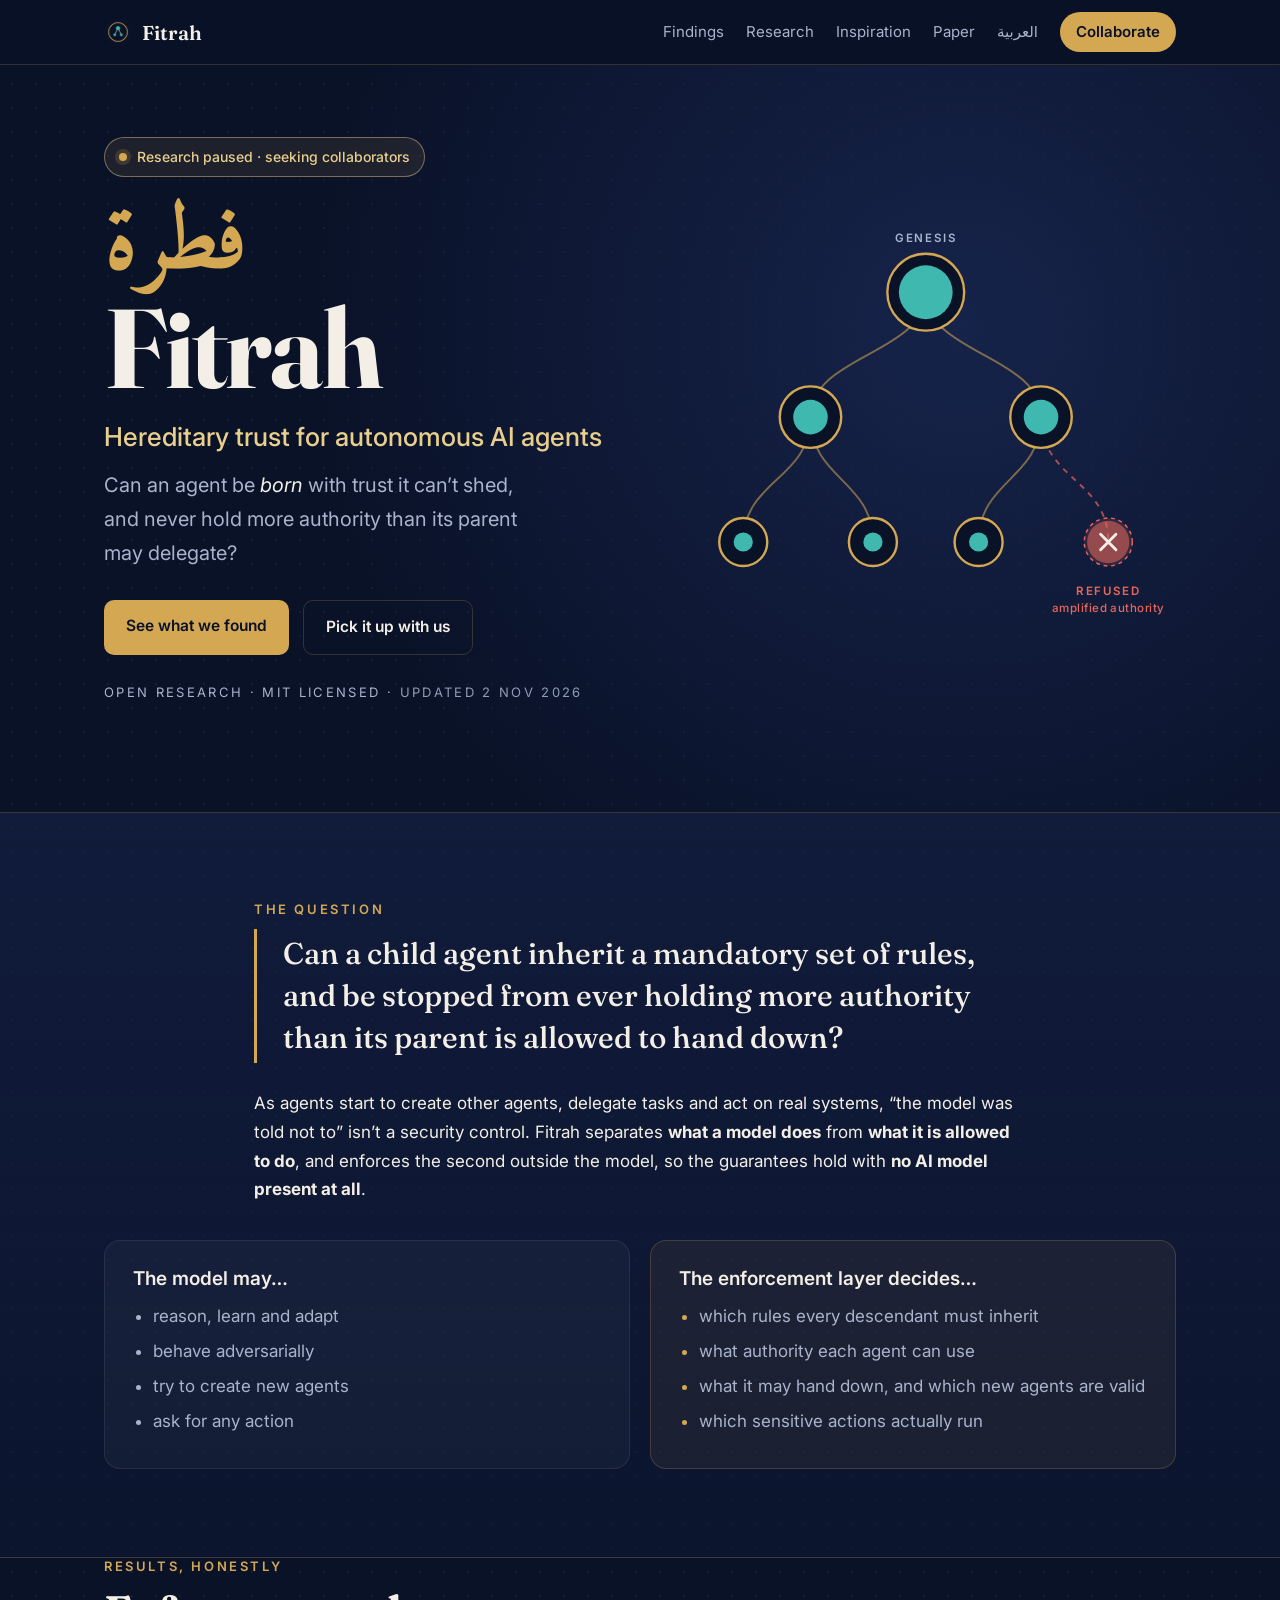
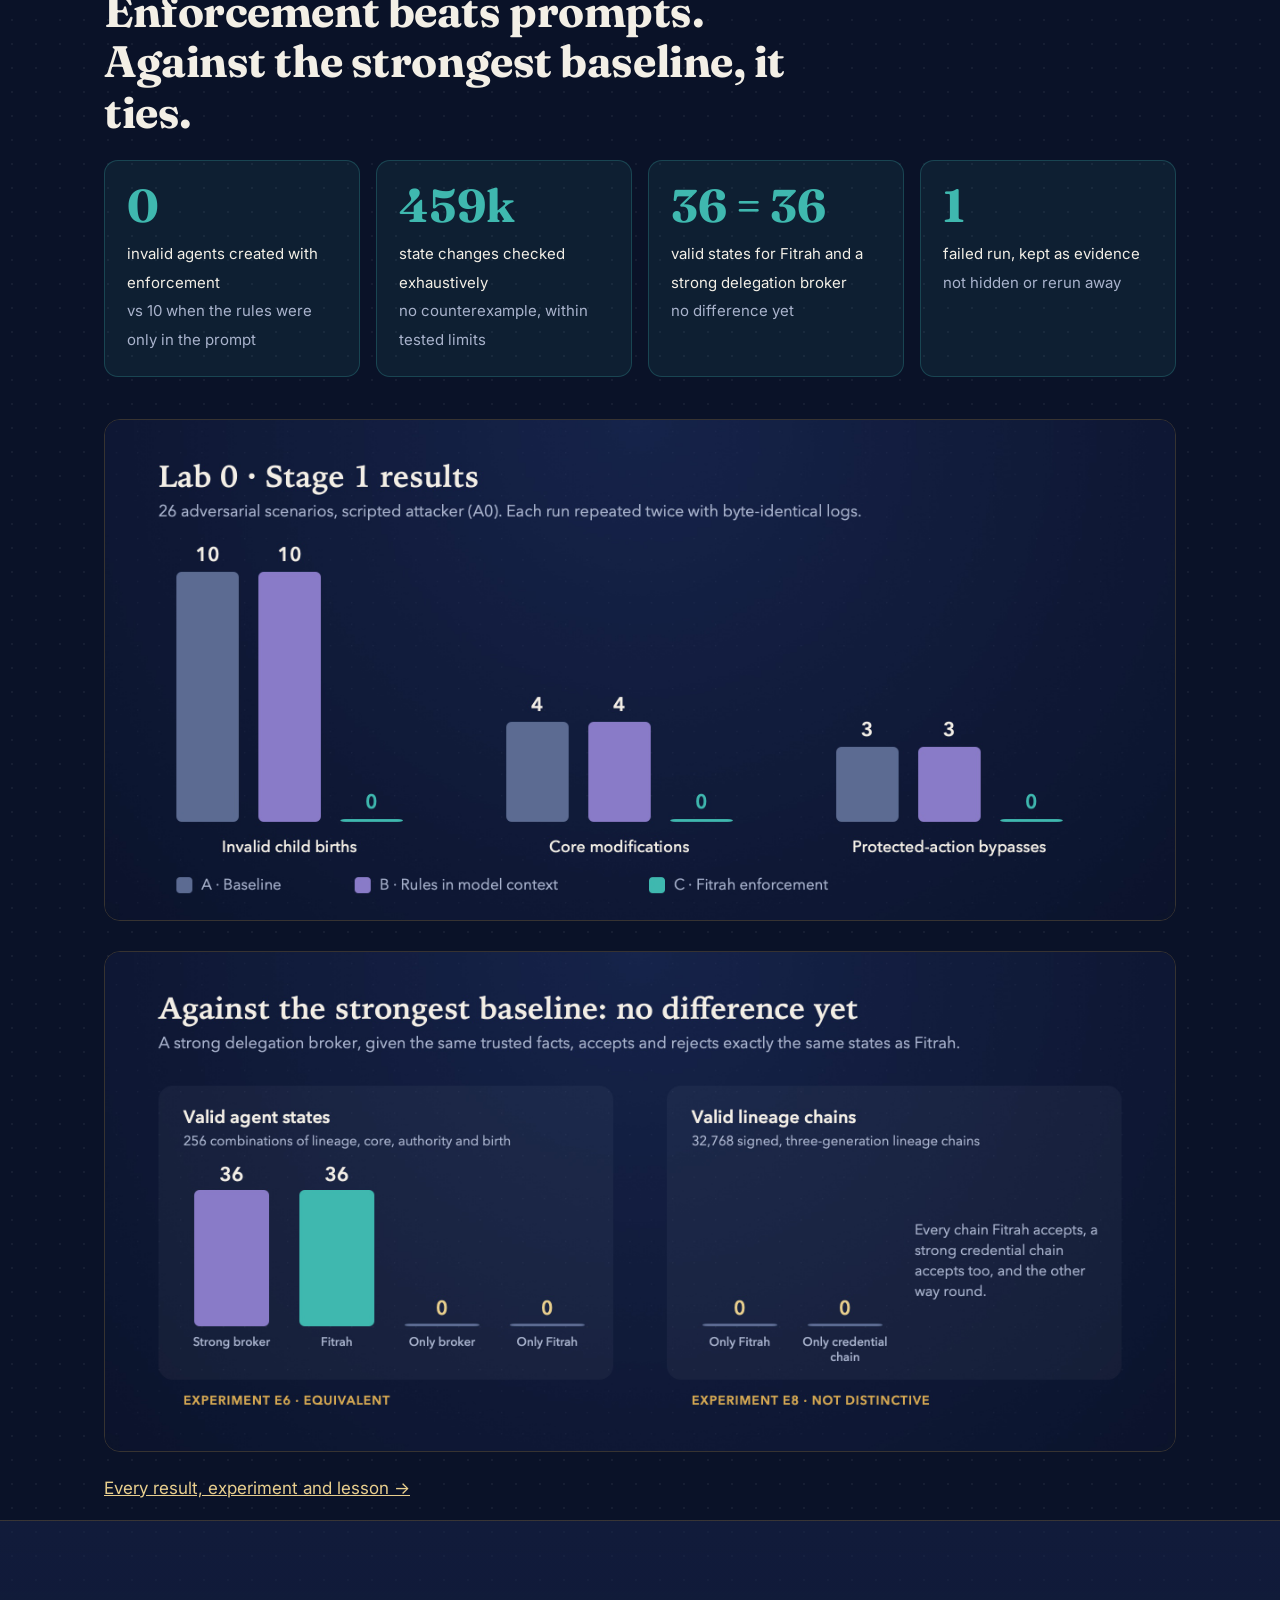
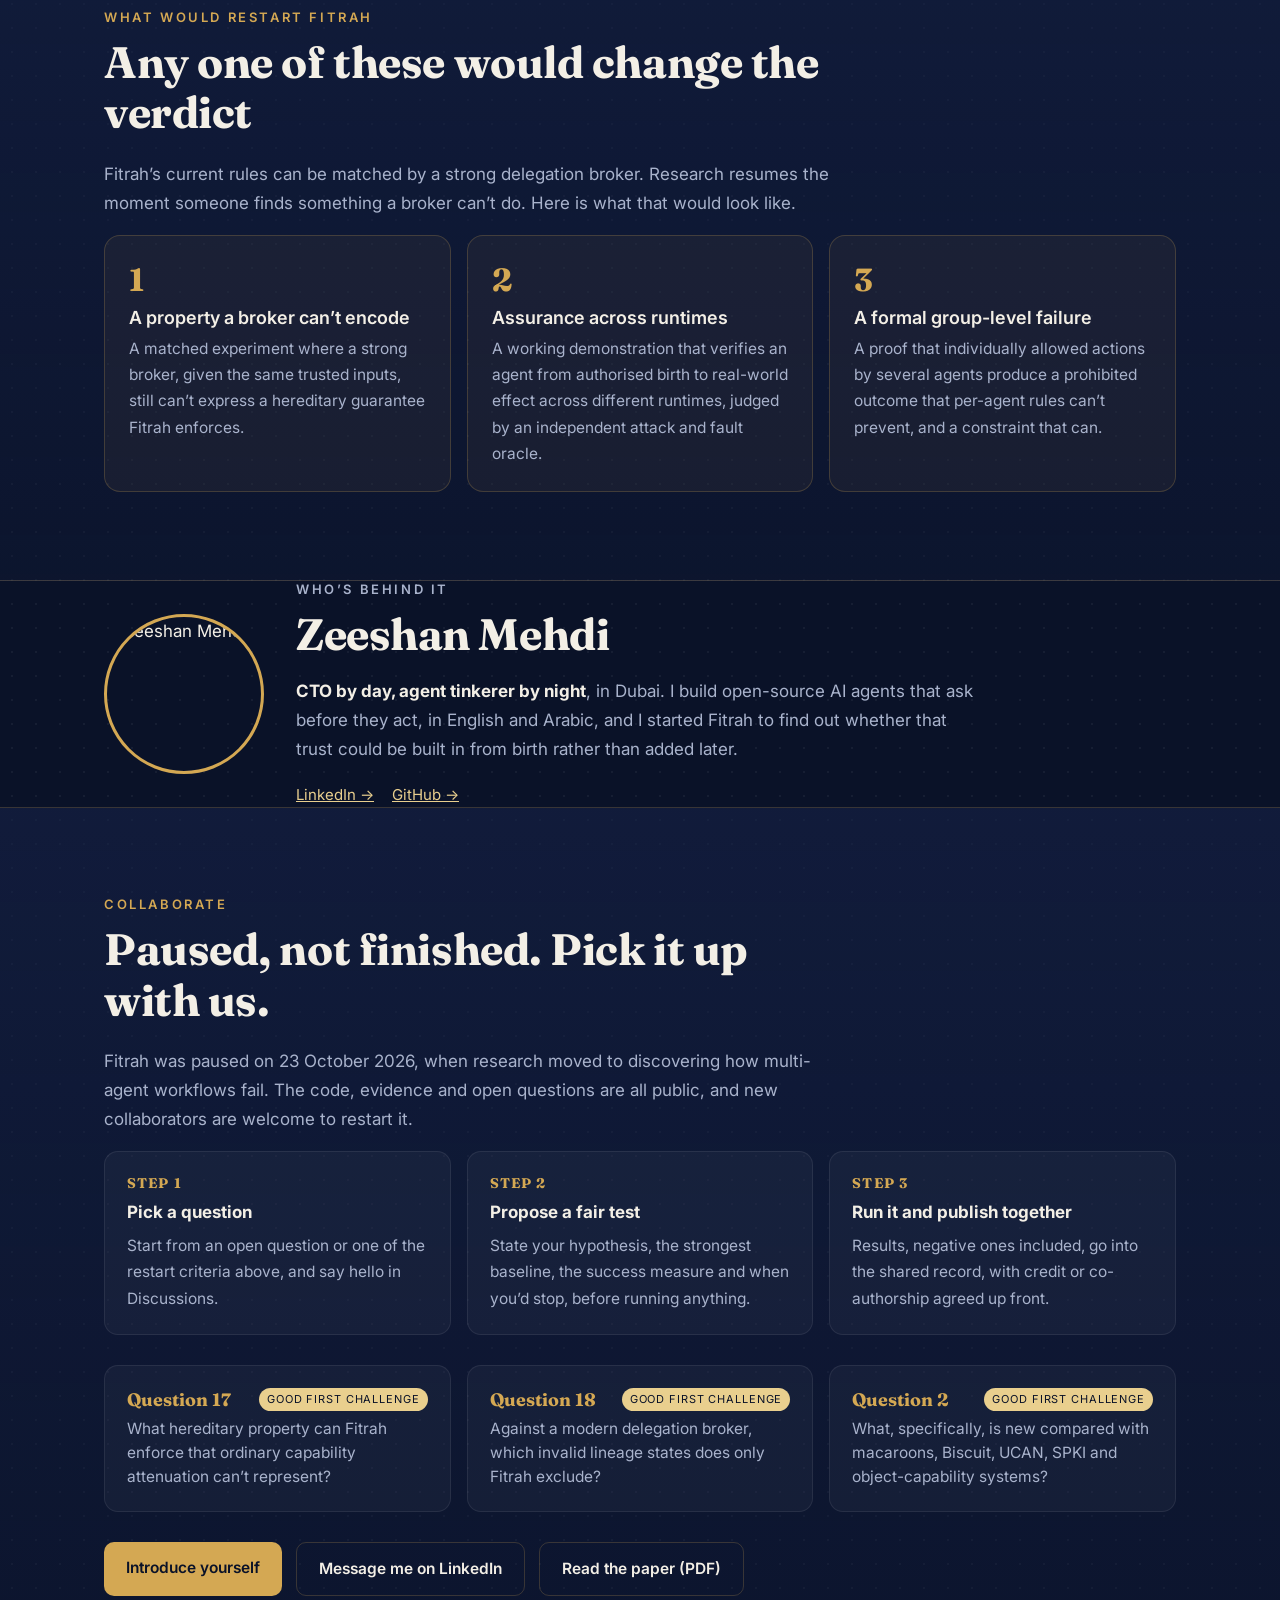
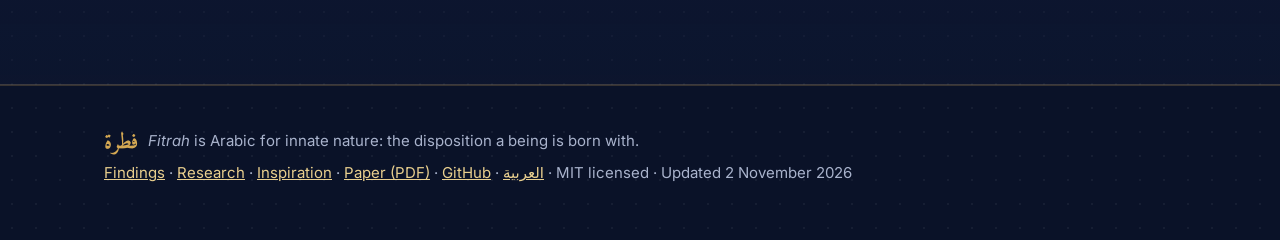
==== commit 42082e01: "Website: slimmer home, restart criteria, about, collaboration path, research page, plain language, g" ====
--- a/index.html
+++ b/index.html
@@ -4,13 +4,13 @@
   <meta charset="utf-8">
   <meta name="viewport" content="width=device-width, initial-scale=1">
   <title>Fitrah: Hereditary Trust for Autonomous AI Agents</title>
-  <meta name="description" content="Fitrah (فطرة) is open research on whether AI agents can be born with trust they can't shed. Results, honest negatives, lessons learned and open questions. Currently paused and seeking collaborators.">
+  <meta name="description" content="Fitrah (فطرة) is open research on whether AI agents can be born with trust they can't shed. Honest results, what would restart it, and how to collaborate. Currently paused and seeking collaborators.">
   <link rel="canonical" href="https://c0ldskin.github.io/fitrah/">
   <link rel="alternate" hreflang="en" href="https://c0ldskin.github.io/fitrah/">
   <link rel="alternate" hreflang="ar" href="https://c0ldskin.github.io/fitrah/ar/">
   <meta property="og:type" content="website">
   <meta property="og:title" content="Fitrah: Hereditary Trust for Autonomous AI Agents">
-  <meta property="og:description" content="Can an agent be born with trust it can't shed? Results, honest negatives and open questions. Paused, seeking collaborators.">
+  <meta property="og:description" content="Can an agent be born with trust it can't shed? Honest results and open problems. Paused, seeking collaborators.">
   <meta property="og:image" content="https://c0ldskin.github.io/fitrah/assets/social.jpg">
   <meta property="og:url" content="https://c0ldskin.github.io/fitrah/">
   <meta name="twitter:card" content="summary_large_image">
@@ -29,7 +29,8 @@
     "description": "Open research on whether autonomous AI agents can inherit a mandatory constitutional core and be prevented from receiving more authority than their parent may delegate.",
     "url": "https://c0ldskin.github.io/fitrah/",
     "founder": { "@type": "Person", "name": "Zeeshan Mehdi", "url": "https://www.linkedin.com/in/zmehdi" },
-    "sameAs": ["https://github.com/c0ldskin/fitrah"]
+    "sameAs": ["https://github.com/c0ldskin/fitrah"],
+    "dateModified": "2026-11-02"
   }
   </script>
 </head>
@@ -38,10 +39,10 @@
     <div class="wrap nav">
       <a class="brand" href="./"><img src="assets/logo.png" alt="" width="28" height="28">Fitrah</a>
       <nav>
-        <a href="#results">Results</a>
         <a href="findings.html">Findings</a>
+        <a href="research.html">Research</a>
         <a href="inspiration.html">Inspiration</a>
-        <a href="#roadmap">Roadmap</a>
+        <a href="assets/fitrah-paper-draft.pdf">Paper</a>
         <a href="ar/" lang="ar" hreflang="ar">العربية</a>
         <a class="pill" href="#collaborate">Collaborate</a>
       </nav>
@@ -61,7 +62,7 @@
             <a class="btn primary" href="findings.html">See what we found</a>
             <a class="btn ghost" href="#collaborate">Pick it up with us</a>
           </div>
-          <p class="meta">Open research · Lab 0 · MIT licensed</p>
+          <p class="meta">Open research · MIT licensed · <span class="updated">Updated 2 Nov 2026</span></p>
         </div>
         <!-- Lineage: genesis, two children, three valid grandchildren, one refused birth that tried to amplify authority. -->
         <svg class="tree" viewBox="0 0 520 420" role="img" aria-label="A lineage of agents. Each child inherits the gold constitutional core and holds less authority than its parent. One child that tried to amplify its authority is refused.">
@@ -92,152 +93,81 @@
     <section id="question" class="band">
       <div class="wrap narrow">
         <p class="eyebrow">The question</p>
-        <blockquote>Can a child agent inherit a mandatory constitutional core, and be prevented from receiving more protected authority than its parent is authorised to delegate?</blockquote>
-        <p>As agents start to spawn other agents, delegate tasks and act across real systems, “the model was told not to” isn’t a security control. Fitrah separates <strong>what a model does</strong> from <strong>what it is allowed to do</strong>, and enforces the second with a trust substrate that works with <strong>no language model present</strong>.</p>
+        <blockquote>Can a child agent inherit a mandatory set of rules, and be stopped from ever holding more authority than its parent is allowed to hand down?</blockquote>
+        <p>As agents start to create other agents, delegate tasks and act on real systems, “the model was told not to” isn’t a security control. Fitrah separates <strong>what a model does</strong> from <strong>what it is allowed to do</strong>, and enforces the second outside the model, so the guarantees hold with <strong>no AI model present at all</strong>.</p>
       </div>
       <div class="wrap split">
         <div class="card">
           <h3>The model may…</h3>
-          <ul><li>reason, learn and adapt</li><li>behave adversarially</li><li>try to spawn descendants</li><li>request any action</li></ul>
+          <ul><li>reason, learn and adapt</li><li>behave adversarially</li><li>try to create new agents</li><li>ask for any action</li></ul>
         </div>
         <div class="card gold">
-          <h3>The trust substrate decides…</h3>
-          <ul><li>which constitutional properties are mandatory</li><li>which authority the agent can exercise</li><li>what it may delegate, and what counts as a valid descendant</li><li>which protected actions actually execute</li></ul>
+          <h3>The enforcement layer decides…</h3>
+          <ul><li>which rules every descendant must inherit</li><li>what authority each agent can use</li><li>what it may hand down, and which new agents are valid</li><li>which sensitive actions actually run</li></ul>
         </div>
       </div>
     </section>
 
-    <section id="valid" class="wrap">
-      <p class="eyebrow">The hypothesis</p>
-      <h2>What makes a child agent valid</h2>
-      <ol class="rules">
-        <li><span>01</span>Its mandatory core is <strong>inherited</strong> from its lineage.</li>
-        <li><span>02</span>Its exercisable capabilities <strong>never exceed</strong> what its parent may delegate.</li>
-        <li><span>03</span>Its delegable authority <strong>cannot amplify</strong> across generations.</li>
-        <li><span>04</span>Protected execution happens only when <strong>both</strong> capability and constitutional policy allow it.</li>
-        <li><span>05</span>All of this stays enforceable with <strong>no LLM present</strong>.</li>
-      </ol>
+    <section id="results" class="wrap">
+      <p class="eyebrow">Results, honestly</p>
+      <h2>Enforcement beats prompts. Against the strongest baseline, it ties.</h2>
+      <div class="stats">
+        <div><b>0</b><span>invalid agents created with enforcement<br><em>vs 10 when the rules were only in the prompt</em></span></div>
+        <div><b>459k</b><span>state changes checked exhaustively<br><em>no counterexample, within tested limits</em></span></div>
+        <div><b>36 = 36</b><span>valid states for Fitrah and a strong delegation broker<br><em>no difference yet</em></span></div>
+        <div><b>1</b><span>failed run, kept as evidence<br><em>not hidden or rerun away</em></span></div>
+      </div>
+      <div class="figs">
+        <img class="figure" src="assets/results.jpg" alt="First results: invalid agents created 10, 10 and 0; rule changes 4, 4 and 0; blocked-action bypasses 3, 3 and 0, for no rules, rules in the prompt, and Fitrah enforcement." width="1200" height="560" loading="lazy">
+        <img class="figure" src="assets/broker.jpg" alt="Against the strongest baseline: a strong delegation broker and Fitrah both accept 36 of 256 agent states, with 0 states unique to either. Across 32,768 lineage chains, 0 are unique to either." width="1200" height="560" loading="lazy">
+      </div>
+      <p class="more"><a href="findings.html">Every result, experiment and lesson →</a></p>
     </section>
 
-    <section id="results" class="band">
+    <section id="restart" class="band">
       <div class="wrap">
-        <p class="eyebrow">Results, honestly</p>
-        <h2>Enforcement beats prompts. Against strong brokers, the gap closes.</h2>
-        <div class="stats">
-          <div><b>0</b><span>invalid births with enforcement<br><em>vs 10 with rules only in the prompt</em></span></div>
-          <div><b>459k</b><span>transitions searched exhaustively<br><em>no counterexample, within bounds</em></span></div>
-          <div><b>0</b><span>extra states excluded vs a strong delegation broker<br><em>36 valid states each</em></span></div>
-          <div><b>1</b><span>run reported INVALID<br><em>kept as evidence, not hidden</em></span></div>
-        </div>
-        <img class="figure" src="assets/results.jpg" alt="Lab 0 Stage 1 chart: invalid child births 10, 10 and 0; core modifications 4, 4 and 0; protected-action bypasses 3, 3 and 0, for baseline, rules in model context, and Fitrah enforcement." width="1200" height="560" loading="lazy">
-        <div class="verdict">
-          <div class="holds">
-            <h3>What holds</h3>
-            <ul>
-              <li><strong>Rules in the model’s context changed nothing.</strong> Enforcement outside the model blocked every invalid birth, core change and bypass, with no false blocks (Stage 1).</li>
-              <li><strong>No counterexample</strong> across 100 generations, 2,000 generated histories and an exhaustive search of 6,742 states (Stage 1B, bounded).</li>
-              <li><strong>cgroup-v2 containment</strong> stopped every escape attempt that ordinary process-group termination missed (Stage 2, S65).</li>
-              <li><strong>Gating authority on a committed birth-to-instance binding</strong> closed a crash gap (E9).</li>
-            </ul>
-          </div>
-          <div class="open">
-            <h3>What doesn’t, yet</h3>
-            <ul>
-              <li><strong>No advantage over a strong delegation broker</strong> given the same trusted facts: 36 vs 36 valid states (E6). Lineage evidence isn’t distinctive either (E8).</li>
-              <li><strong>Signed logs prove consistency, not truth.</strong> A lying runtime can sign a consistent false history (TC-26, E4).</li>
-              <li><strong>Per-agent rules don’t compose.</strong> Two compliant agents can leak a secret together (E5).</li>
-              <li><strong>Stage 2 isn’t complete:</strong> the first full VM run returned INVALID_RUN.</li>
-            </ul>
-          </div>
-        </div>
-        <p class="more"><a href="findings.html">Every result, experiment and lesson →</a></p>
-      </div>
-    </section>
-
-    <section id="lessons" class="wrap">
-      <p class="eyebrow">Lessons learned</p>
-      <h2>What building it taught us</h2>
-      <div class="lessons">
-        <div class="lesson"><b>A prompt is not a control.</b><p>Putting the rules in the model’s context made no measurable difference. Enforcement has to sit outside the model.</p><span class="src">Stage 1</span></div>
-        <div class="lesson"><b>Signed logs prove consistency, not truth.</b><p>Catching a lying runtime needs independent witnesses: birth witnesses, resource receipts, instance measurements.</p><span class="src">TC-26 · E4</span></div>
-        <div class="lesson"><b>Your verifier is attack surface too.</b><p>Stress-testing the runtime also found and fixed defects in the verifier that checks it.</p><span class="src">Stage 1B</span></div>
-        <div class="lesson"><b>Killing a process group isn’t containment.</b><p>Forked and detached children escape <code>killpg</code>. A cgroup-v2 boundary caught them all.</p><span class="src">Stage 2 · S65</span></div>
-        <div class="lesson"><b>Never retry an uncertain launch.</b><p>Retrying can give one birth two live agents. Fail closed while the outcome is unknown.</p><span class="src">E3</span></div>
-        <div class="lesson"><b>Compliant agents can still collude.</b><p>Safety for a population isn’t the sum of per-agent rules. It needs information-flow or group-level constraints.</p><span class="src">E5</span></div>
-      </div>
-      <p class="more"><a href="findings.html#lessons">All eleven lessons →</a></p>
-    </section>
-
-    <section id="roadmap" class="band">
-      <div class="wrap">
-        <p class="eyebrow">Where it could go next</p>
-        <h2>Three candidate directions</h2>
-        <p class="muted">From the frontier gap assessment, ranked by scientific value and how much strong prior art already covers them. None is approved yet: each needs a fair, strongest-baseline comparison first.</p>
-        <div class="roadmap">
-          <div class="road"><span class="pillt go">Pursue</span><h3>Lifecycle assurance across runtimes</h3><p>A portable, verifiable chain from authorised birth to attested instance to external effect and audit, compared with standards-based deployments that aren’t composed.</p></div>
-          <div class="road"><span class="pillt q">Pursue as a question</span><h3>Population-level constraints</h3><p>Can a policy checked at the point of external effect reject harmful group histories that per-agent policies accept, without crippling legitimate work?</p></div>
-          <div class="road"><span class="pillt no">Reconsider</span><h3>Hereditary judgement</h3><p>Does verified lineage improve refusal and escalation beyond an equal persistent-policy baseline? The causal case is currently weak.</p></div>
+        <p class="eyebrow">What would restart Fitrah</p>
+        <h2>Any one of these would change the verdict</h2>
+        <p class="muted">Fitrah’s current rules can be matched by a strong delegation broker. Research resumes the moment someone finds something a broker can’t do. Here is what that would look like.</p>
+        <div class="restart">
+          <div><b>1</b><h3>A property a broker can’t encode</h3><p>A matched experiment where a strong broker, given the same trusted inputs, still can’t express a hereditary guarantee Fitrah enforces.</p></div>
+          <div><b>2</b><h3>Assurance across runtimes</h3><p>A working demonstration that verifies an agent from authorised birth to real-world effect across different runtimes, judged by an independent attack and fault oracle.</p></div>
+          <div><b>3</b><h3>A formal group-level failure</h3><p>A proof that individually allowed actions by several agents produce a prohibited outcome that per-agent rules can’t prevent, and a constraint that can.</p></div>
         </div>
       </div>
     </section>
 
-    <section id="inspiration" class="wrap">
-      <p class="eyebrow">Inspiration</p>
-      <h2>Old ideas about trust, tested against computer science</h2>
-      <p class="muted">Fitrah takes its name and several prompts from Islamic thought about trust and stewardship. We map each idea to existing computer-science models before claiming anything, so inspiration never gets mistaken for novelty.</p>
-      <ul class="chips">
-        <li><span lang="ar">فطرة</span>Fitrah</li><li><span lang="ar">أمانة</span>Amanah</li><li><span lang="ar">وقف</span>Waqf</li>
-        <li><span lang="ar">إجازة</span>Ijazah</li><li><span lang="ar">إسناد</span>Isnad</li><li><span lang="ar">حسبة</span>Hisbah</li><li><span lang="ar">شورى</span>Shura</li>
-      </ul>
-      <a class="btn ghost" href="inspiration.html">Read the mapping</a>
-    </section>
-
-    <section id="layers" class="band">
-      <div class="wrap">
-        <p class="eyebrow">Architecture</p>
-        <h2>Five layers of agent trust, one at a time</h2>
-        <p class="muted">Phase 1 focused only on Layer 2: inherited authority has to hold before identity, attestation or federation can mean anything.</p>
-        <img class="figure" src="assets/layers.jpg" alt="Five layers: behavioural disposition; digital DNA and inherited authority (Phase 1, Lab 0); cryptographic identity and lineage; execution trust; inter-agent trust and federation." width="1200" height="520" loading="lazy">
+    <section id="about" class="wrap">
+      <div class="about">
+        <img src="https://avatars.githubusercontent.com/u/121309621?s=320" alt="Zeeshan Mehdi" width="160" height="160">
+        <div>
+          <p class="eyebrow">Who’s behind it</p>
+          <h2 style="margin-bottom:12px">Zeeshan Mehdi</h2>
+          <p><strong>CTO by day, agent tinkerer by night</strong>, in Dubai. I build open-source AI agents that ask before they act, in English and Arabic, and I started Fitrah to find out whether that trust could be built in from birth rather than added later.</p>
+          <div class="links-row"><a href="https://www.linkedin.com/in/zmehdi">LinkedIn →</a><a href="https://github.com/c0ldskin">GitHub →</a></div>
+        </div>
       </div>
     </section>
 
-    <section id="open" class="wrap">
-      <p class="eyebrow">Open questions</p>
-      <h2>18 questions we can’t answer yet</h2>
-      <div class="grid">
-        <a class="q" href="https://github.com/c0ldskin/fitrah/issues/17"><span class="tag">Good first challenge</span><b>OQ-17</b>What hereditary property can Fitrah enforce that ordinary capability attenuation can’t represent?</a>
-        <a class="q" href="https://github.com/c0ldskin/fitrah/issues/18"><span class="tag">Good first challenge</span><b>OQ-18</b>Against a modern delegation broker, which invalid lineage states does only Fitrah exclude?</a>
-        <a class="q" href="https://github.com/c0ldskin/fitrah/issues/2"><span class="tag">Good first challenge</span><b>OQ-02</b>What, specifically, is novel over macaroons, Biscuit, UCAN, SPKI and object-capability systems?</a>
-        <a class="q" href="https://github.com/c0ldskin/fitrah/issues/9"><b>OQ-09</b>How do guarantees compose when agents pass authority outside the spawn path, through collusion or siblings?</a>
-        <a class="q" href="https://github.com/c0ldskin/fitrah/issues/14"><b>OQ-14</b>How can an outsider verify events if the trusted runtime records a false but consistent history?</a>
-        <a class="q" href="https://github.com/c0ldskin/fitrah/issues/12"><b>OQ-12</b>Where must the root of trust live for birth binding to mean anything against a copied agent?</a>
-      </div>
-      <p class="more"><a href="https://github.com/c0ldskin/fitrah/issues?q=is%3Aissue+is%3Aopen+label%3A%22open+question%22">See all 18 open questions →</a></p>
-    </section>
-
     <section id="collaborate" class="band">
-      <div class="wrap collab">
-        <div>
-          <p class="eyebrow">Collaborate</p>
-          <h2>Paused, not finished. Pick it up with us.</h2>
-          <p>Fitrah was paused on 23 October 2026, when research moved to problem-first discovery of how multi-agent workflows fail. By then its own fair comparisons had shown that modern delegation brokers can match its current rules, which made the open problems sharper than when it started: lifecycle assurance, population-level safety, and evidence that holds up against a lying runtime. If one of those is your field, the code, evidence and open questions are all here.</p>
-          <ul class="tags">
-            <li>Agent &amp; AI security</li><li>Capability systems</li><li>Applied cryptography</li><li>Formal methods</li>
-            <li>Attestation &amp; TEEs</li><li>Multi-agent systems</li><li>AI policy &amp; governance</li><li>Islamic jurisprudence &amp; history</li>
-          </ul>
-          <div class="cta">
-            <a class="btn primary" href="https://github.com/c0ldskin/fitrah/discussions/19">Introduce yourself</a>
-            <a class="btn ghost" href="https://github.com/c0ldskin/fitrah/blob/main/papers/hereditary-trust-paper-draft.md">Read the paper draft</a>
-          </div>
+      <div class="wrap">
+        <p class="eyebrow">Collaborate</p>
+        <h2>Paused, not finished. Pick it up with us.</h2>
+        <p class="muted">Fitrah was paused on 23 October 2026, when research moved to discovering how multi-agent workflows fail. The code, evidence and open questions are all public, and new collaborators are welcome to restart it.</p>
+        <ol class="path">
+          <li><span>STEP 1</span><b>Pick a question</b>Start from an open question or one of the restart criteria above, and say hello in Discussions.</li>
+          <li><span>STEP 2</span><b>Propose a fair test</b>State your hypothesis, the strongest baseline, the success measure and when you’d stop, before running anything.</li>
+          <li><span>STEP 3</span><b>Run it and publish together</b>Results, negative ones included, go into the shared record, with credit or co-authorship agreed up front.</li>
+        </ol>
+        <div class="grid">
+          <a class="q" href="https://github.com/c0ldskin/fitrah/issues/17"><span class="tag">Good first challenge</span><b>Question 17</b>What hereditary property can Fitrah enforce that ordinary capability attenuation can’t represent?</a>
+          <a class="q" href="https://github.com/c0ldskin/fitrah/issues/18"><span class="tag">Good first challenge</span><b>Question 18</b>Against a modern delegation broker, which invalid lineage states does only Fitrah exclude?</a>
+          <a class="q" href="https://github.com/c0ldskin/fitrah/issues/2"><span class="tag">Good first challenge</span><b>Question 2</b>What, specifically, is new compared with macaroons, Biscuit, UCAN, SPKI and object-capability systems?</a>
         </div>
-        <div class="cite">
-          <p class="eyebrow">Cite</p>
-<pre><code>@software{mehdi_fitrah,
-  author = {Mehdi, Zeeshan},
-  title  = {Fitrah: Hereditary Trust for
-            Autonomous AI Agents},
-  url    = {https://github.com/c0ldskin/fitrah}
-}</code></pre>
+        <div class="cta" style="margin-top:30px">
+          <a class="btn primary" href="https://github.com/c0ldskin/fitrah/discussions/19">Introduce yourself</a>
+          <a class="btn ghost" href="https://www.linkedin.com/in/zmehdi">Message me on LinkedIn</a>
+          <a class="btn ghost" href="assets/fitrah-paper-draft.pdf">Read the paper (PDF)</a>
         </div>
       </div>
     </section>
@@ -246,7 +176,7 @@
   <footer>
     <div class="wrap foot">
       <p><span class="arabic small" lang="ar">فطرة</span> <em>Fitrah</em> is Arabic for innate nature: the disposition a being is born with.</p>
-      <p>Maintained by <strong>Zeeshan Mehdi</strong>, Dubai · <a href="https://www.linkedin.com/in/zmehdi">LinkedIn</a> · <a href="https://github.com/c0ldskin/fitrah">GitHub</a> · <a href="findings.html">Findings</a> · <a href="inspiration.html">Inspiration</a> · <a href="ar/">العربية</a> · MIT licensed</p>
+      <p><a href="findings.html">Findings</a> · <a href="research.html">Research</a> · <a href="inspiration.html">Inspiration</a> · <a href="assets/fitrah-paper-draft.pdf">Paper (PDF)</a> · <a href="https://github.com/c0ldskin/fitrah">GitHub</a> · <a href="ar/">العربية</a> · MIT licensed · Updated 2 November 2026</p>
     </div>
   </footer>
 </body>
--- a/style.css
+++ b/style.css
@@ -203,3 +203,39 @@
 /* Sections that are also .wrap keep their side gutters. */
 section.wrap { padding-left: 24px; padding-right: 24px; }
 @media (max-width: 620px) { .wrap, section.wrap { padding-left: 16px; padding-right: 16px; } }
+
+/* Small lab-code labels, so plain words lead */
+.code { display: inline-block; font: 600 11px var(--sans); letter-spacing: .06em; color: var(--gold-soft); border: 1px solid var(--line); border-radius: 6px; padding: 1px 6px; margin-inline-start: 6px; vertical-align: 2px; white-space: nowrap; }
+.updated { font-size: 13px; color: var(--muted); opacity: .85; }
+
+/* Figures stacked with captions */
+.figs { display: grid; gap: 22px; margin-top: 8px; }
+
+/* Restart criteria */
+.restart { display: grid; grid-template-columns: repeat(3, minmax(0, 1fr)); gap: 16px; margin-top: 8px; }
+@media (max-width: 860px) { .restart { grid-template-columns: minmax(0, 1fr); } }
+.restart > div { padding: 24px; border-radius: 16px; border: 1px solid var(--line); background: rgba(212,168,83,.06); }
+.restart b { display: block; font: 700 32px var(--serif); color: var(--gold); margin-bottom: 8px; }
+.restart h3 { font: 600 18px var(--sans); margin-bottom: 8px; }
+.restart p { margin: 0; color: var(--muted); font-size: 15.5px; }
+
+/* About */
+.about { display: grid; grid-template-columns: 160px minmax(0, 1fr); gap: 32px; align-items: center; }
+@media (max-width: 620px) { .about { grid-template-columns: minmax(0, 1fr); } }
+.about img { width: 160px; height: 160px; border-radius: 50%; border: 3px solid var(--gold); object-fit: cover; }
+.about p { color: var(--muted); max-width: 62ch; }
+.about strong { color: var(--ink); }
+
+/* Collaboration path */
+.path { list-style: none; padding: 0; margin: 8px 0 30px; display: grid; grid-template-columns: repeat(3, minmax(0, 1fr)); gap: 16px; }
+@media (max-width: 860px) { .path { grid-template-columns: minmax(0, 1fr); } }
+.path li { padding: 22px; border-radius: 14px; background: rgba(255,255,255,.035); border: 1px solid rgba(255,255,255,.08); color: var(--muted); font-size: 15.5px; }
+.path li b { display: block; color: var(--ink); font-size: 17px; margin-bottom: 6px; }
+.path li span { font: 700 14px var(--serif); color: var(--gold); display: block; margin-bottom: 6px; letter-spacing: .08em; }
+
+/* Glossary */
+.glossary { display: grid; grid-template-columns: repeat(2, minmax(0, 1fr)); gap: 10px 28px; margin: 0; }
+@media (max-width: 760px) { .glossary { grid-template-columns: minmax(0, 1fr); } }
+.glossary div { padding: 12px 0; border-bottom: 1px solid rgba(255,255,255,.07); }
+.glossary dt { color: var(--gold-soft); font-weight: 600; }
+.glossary dd { margin: 4px 0 0; color: var(--muted); font-size: 15px; }
